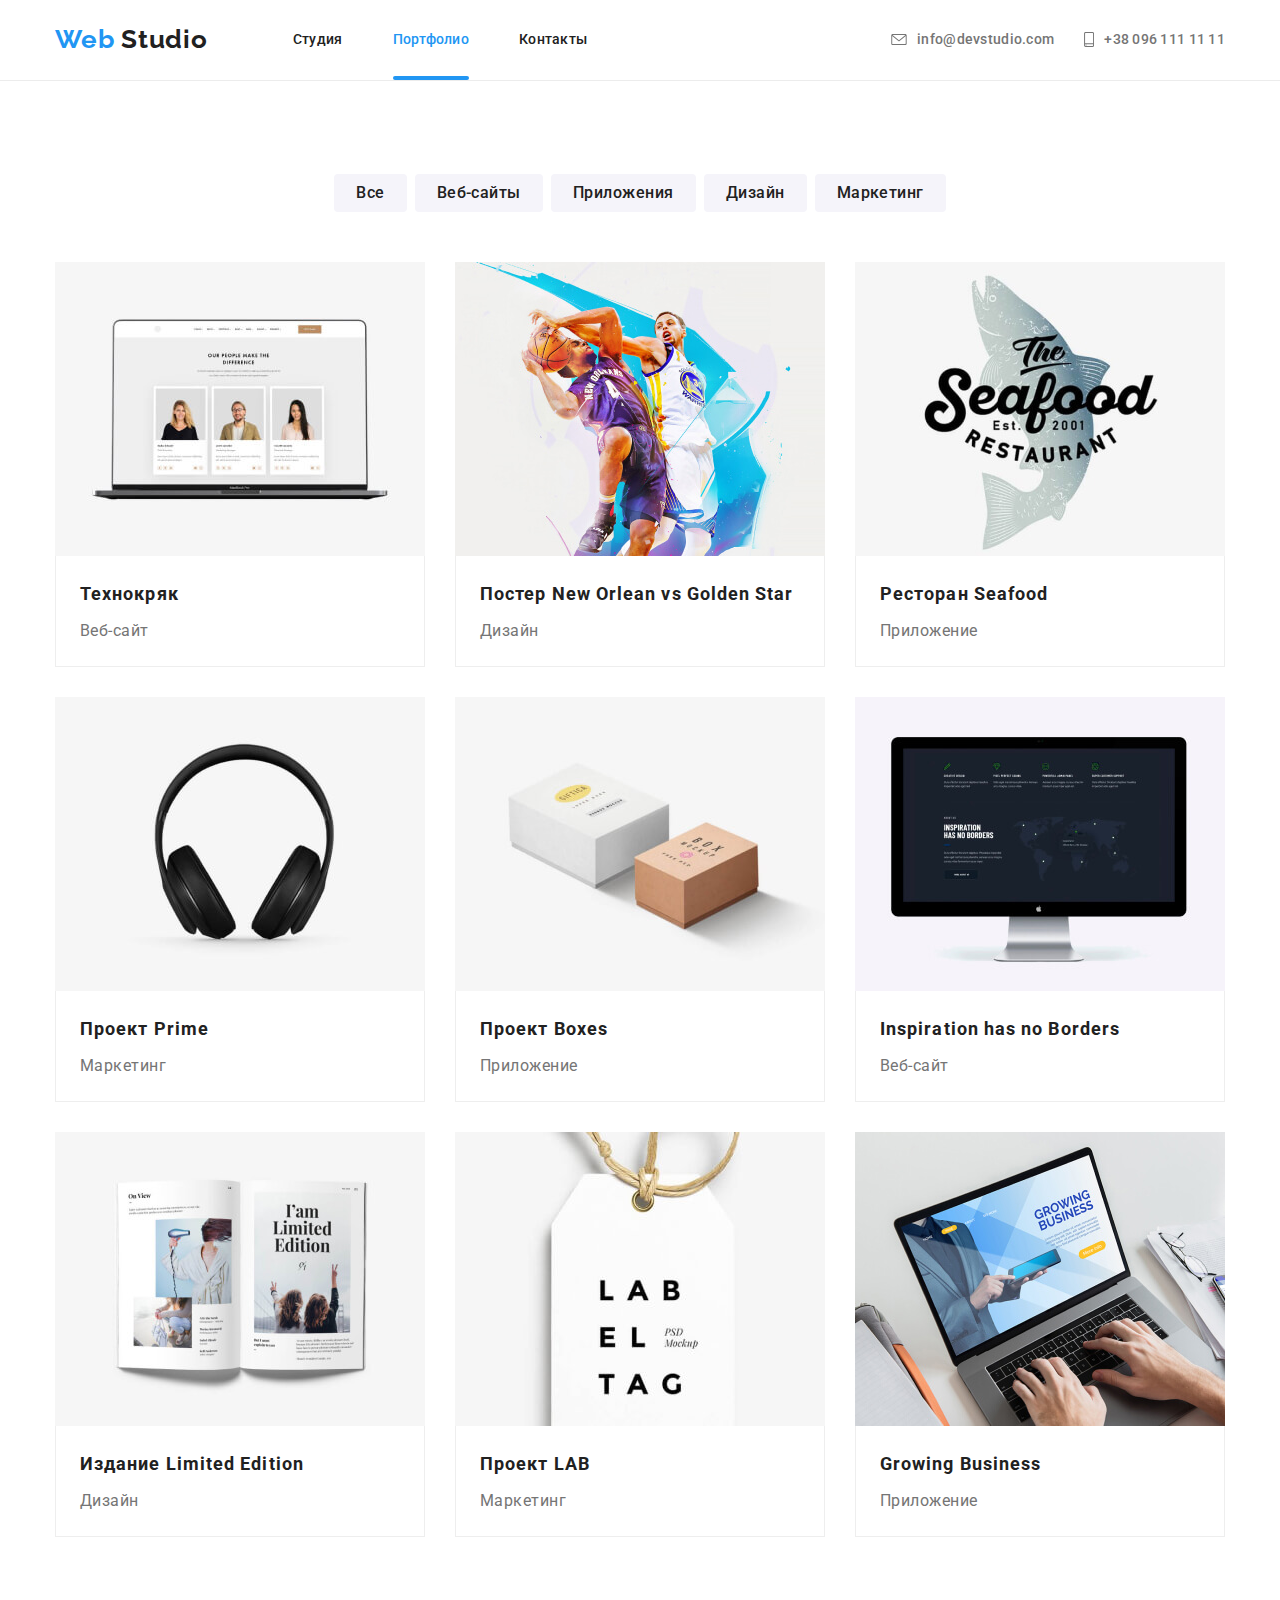
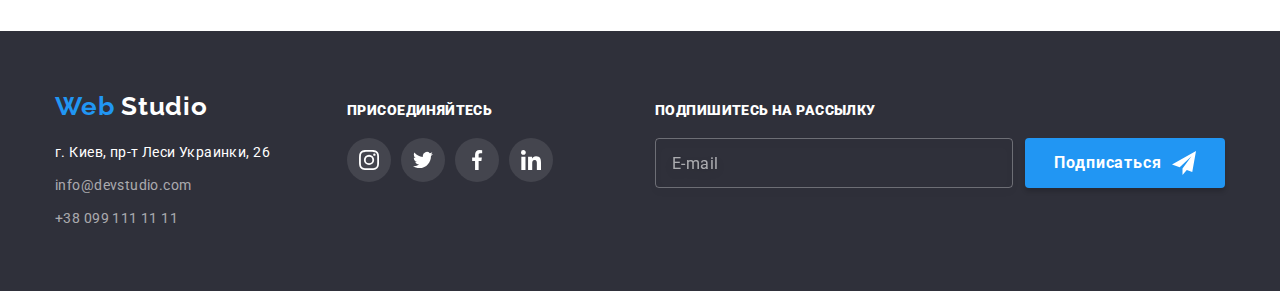
==== portfolio.html @ d36d0fcc "Клонирует ДЗ 7" ====
<!DOCTYPE html>
<html lang="ru">
  <head>
    <meta charset="UTF-8" />
    <meta name="viewport" content="width=device-width, initial-scale=1.0" />
    <title>Web Studio Portfolio</title>
    <link
      href="https://fonts.googleapis.com/css2?family=Raleway:wght@700&family=Roboto:wght@400;500;700;900&display=swap"
      rel="stylesheet"
    />
    <link rel="stylesheet" href="./css/portfolio.min.css" />
      </head>

  <body>
    <!--Шапка сайта-->
    <header class="header portfolio-header">
      <div class="container">
        <nav class="navigation">
          <a class="logo link" href="./index.html">
            <span lang="en"
              ><span class="logo-accent">Web</span> Studio</span
            ></a
          >
          <ul class="nav-list list">
            <li class="nav-list-item">
              <a class="nav-list-link link" href="./index.html">Студия</a>
            </li>
            <li class="nav-list-item">
              <a class="nav-list-link link current" href="./portfolio.html"
                >Портфолио</a
              >
            </li>
            <li class="nav-list-item">
              <a class="nav-list-link link" href="./contacts.html">Контакты</a>
            </li>
          </ul>
        </nav>
        <address class="header-adress">
          <ul class="header-adress-list list">
            <li class="header-adress-list-item">
              <a
                class="header-adress-list-item-link link"
                href="mailto:info@devstudio.com"
              >
                  <svg class="header-adress-icon mail">
                  <use href="./images/icons/sprite.svg#icon-envelope"></use>
                </svg>
             
                info@devstudio.com</a
              >
            </li>
            <li class="header-adress-list-item">
              <a
                class="header-adress-list-item-link link"
                href="tel:+380961111111"
              >
              <svg class="header-adress-icon mob">
                <use href="./images/icons/sprite.svg#icon-smartphone"></use>
              </svg>
                           +38 096 111 11 11</a
              >
            </li>
          </ul>
        </address>
      </div>
    </header>

    <main class="portfolio">
      <!--HERO секция-->
      <section class="hero-portfolio">
        <div class="container">
          <h1 class="hero-portfolio-title" hidden>
            Портфолио
          </h1>
        </div>
      </section>
      <!--Секция фильтров портфолио-->
      <section class="portfolio-filters">
        <div class="container">
          <h2 class="portfolio-filters-title" hidden>
            Фильтры портфолио
          </h2>
          <div role="group" class="filters-list">
            <label for="all" class="filter-label">Все
            <input id="all" class="filter-btn" name="portfolio" type="radio" value="all" checked /></label>
            <label for="web" class="filter-label"> Веб-сайты
            <input id="web" class="filter-btn" name="portfolio" type="radio" value="web" /></label>
            <label for="apps" class="filter-label">Приложения
            <input id="apps" class="filter-btn" name="portfolio" type="radio" value="apps" /></label>
            <label for="dsgn" class="filter-label">Дизайн
            <input id="dsgn" class="filter-btn" name="portfolio" type="radio" value="dsgn" /></label>
            <label for="marketing" class="filter-label">Маркетинг
            <input id="marketing" class="filter-btn" name="portfolio" type="radio" value="marketing" /></label>
          </div>
        </div>
      </section>
      <!--Секция результатов фильтра портфолио-->
      <section class="portfolio-projects">
        <div class="container">
          <h2 class="portfolio-projects-title" hidden>
            Результат фильтра портфолио
          </h2>
          <ul class="portfolio-projects-list list">
            <li class="portfolio-projects-list-item">
              <a
                class="portfolio-projects-list-link link"
                href=""
                aria-label="Ссылка на проект Технокряк"
              >
                <div class="img-overlay">
                <img
                  class="portfolio-projects-list-link-item-img"
                  src="./images/portfolio/tehnokryak.jpg"
                  alt="главная страница сайта проекта технокряк"
                  width="370"
                  height="294"
                />   <p class="projects-name-description">
                  Технокряк это современная площадка распространения
                  коронавируса. Компании используют эту платформу для цифрового
                  шпионажа и атак на защищённые сервера конкурентов.
                </p></div>
                <div class="portfolio-projects-list-link-item">
                  <h3 class="projects-name-subtitle">Технокряк</h3>

                  <p class="projects-name-class">
                    Веб-сайт
                  </p>
                </div>
                            </a>
            </li>

            <li class="portfolio-projects-list-item">
              <a
                class="portfolio-projects-list-link link"
                href=""
                aria-label="Ссылка на постер нью орлеан против голден стар"
              ><div class="img-overlay">
                <img
                  class="portfolio-projects-list-link-item-img"
                  src="./images/portfolio/new-orlean.jpg"
                  alt=" борьба за мяч между двумя баскетболистами команд нью орлеан и голден стар"
                  width="370"
                  height="294"
                /> <p class="projects-name-description">
                  Lorem ipsum dolor sit amet consectetur adipisicing elit.
                  Dolorum velit totam odio! Quos quidem, repellendus unde fuga
                  facilis illum officiis quaerat aut neque, autem quas
                  voluptatum illo obcaecati voluptas placeat..
                </p></div>
                <div class="portfolio-projects-list-link-item">
                  <h3 class="projects-name-subtitle">
                    Постер <span lang="en"> New Orlean vs Golden Star</span>
                  </h3>

                  <p class="projects-name-class">
                    Дизайн
                  </p>
                </div>
              </a>
            </li>

            <li class="portfolio-projects-list-item">
              <a
                class="portfolio-projects-list-link link"
                href=""
                aria-label="Ссылка на приложение ресторана сиифуд"
              >
                <div class="img-overlay"><img
                  class="portfolio-projects-list-link-item-img"
                  src="./images/portfolio/seafood.jpg"
                  alt="логотип ресторана сифуд"
                  width="370"
                  height="294"
                /> <p class="projects-name-description">
                  Lorem ipsum dolor sit amet consectetur adipisicing elit.
                  Dolorum velit totam odio! Quos quidem, repellendus unde fuga
                  facilis illum officiis quaerat aut neque, autem quas
                  voluptatum illo obcaecati voluptas placeat..
                </p></div>
                <div class="portfolio-projects-list-link-item">
                  <h3 class="projects-name-subtitle">
                    Ресторан <span lang="en">Seafood</span>
                  </h3>

                  <p class="projects-name-class">
                    Приложение
                  </p>
                </div>
              </a>
            </li>

            <li class="portfolio-projects-list-item">
              <a
                class="portfolio-projects-list-link link"
                href=""
                aria-label="Ссылка на проект прайм"
              >
                <div class="img-overlay"><img
                  class="portfolio-projects-list-link-item-img"
                  src="./images/portfolio/prime.jpg"
                  alt="беспроводные внешние наушники черного цвета"
                  width="370"
                  height="294"
                /> <p class="projects-name-description">
                  Lorem ipsum dolor sit amet consectetur adipisicing elit.
                  Dolorum velit totam odio! Quos quidem, repellendus unde fuga
                  facilis illum officiis quaerat aut neque, autem quas
                  voluptatum illo obcaecati voluptas placeat..
                </p></div>
                <div class="portfolio-projects-list-link-item">
                  <h3 class="projects-name-subtitle">
                    Проект <span lang="en">Prime</span>
                  </h3>

                  <p class="projects-name-class">
                    Маркетинг
                  </p>
                </div>

              </a>
            </li>

            <li class="portfolio-projects-list-item">
              <a
                class="portfolio-projects-list-link link"
                href=""
                aria-label="Ссылка на проект боксиз"
              >
                <div class="img-overlay"><img
                  class="portfolio-projects-list-link-item-img"
                  src="./images/portfolio/boxes.jpg"
                  alt="две коробки: одна белая, другая коричневая"
                  width="370"
                  height="294"
                /> <p class="projects-name-description">
                  Lorem ipsum dolor sit amet consectetur adipisicing elit.
                  Dolorum velit totam odio! Quos quidem, repellendus unde fuga
                  facilis illum officiis quaerat aut neque, autem quas
                  voluptatum illo obcaecati voluptas placeat..
                </p></div>
                <div class="portfolio-projects-list-link-item">
                  <h3 class="projects-name-subtitle">
                    Проект <span lang="en">Boxes</span>
                  </h3>

                  <p class="projects-name-class">
                    Приложение
                  </p>
                </div>
                
              </a>
            </li>

            <li class="portfolio-projects-list-item">
              <a
                class="portfolio-projects-list-link link"
                href=""
                aria-label="Ссылка на проект инспирэйшн хэз ноу бодерс"
              >
                <div class="img-overlay"><img
                  class="portfolio-projects-list-link-item-img"
                  src="./images/portfolio/ihnb.jpg"
                  alt="изображение главной страницы сайта инспирэйшн хэз ноу бодерс на мониторе"
                  width="370"
                  height="294"
                /> <p class="projects-name-description">
                  Lorem ipsum dolor sit amet consectetur adipisicing elit.
                  Dolorum velit totam odio! Quos quidem, repellendus unde fuga
                  facilis illum officiis quaerat aut neque, autem quas
                  voluptatum illo obcaecati voluptas placeat..
                </p></div>
                <div class="portfolio-projects-list-link-item">
                  <h3 class="projects-name-subtitle">
                    <span lang="en">Inspiration has no Borders</span>
                  </h3>

                  <p class="projects-name-class">
                    Веб-сайт
                  </p>
                </div>
               
              </a>
            </li>

            <li class="portfolio-projects-list-item">
              <a
                class="portfolio-projects-list-link link"
                href=""
                aria-label="Ссылка на проект издания лимитид эдишн"
              >
                <div class="img-overlay"><img
                  class="portfolio-projects-list-link-item-img"
                  src="./images/portfolio/limited-edition.jpg"
                  alt="фотография разворота журнала лимитид эдишн"
                  width="370"
                  height="294"
                /> <p class="projects-name-description">
                  Lorem ipsum dolor sit amet consectetur adipisicing elit.
                  Dolorum velit totam odio! Quos quidem, repellendus unde fuga
                  facilis illum officiis quaerat aut neque, autem quas
                  voluptatum illo obcaecati voluptas placeat..
                </p></div>
                <div class="portfolio-projects-list-link-item">
                  <h3 class="projects-name-subtitle">
                    Издание <span lang="en">Limited Edition</span>
                  </h3>

                  <p class="projects-name-class">
                    Дизайн
                  </p>
                </div>
               
              </a>
            </li>

            <li class="portfolio-projects-list-item">
              <a
                class="portfolio-projects-list-link link"
                href=""
                aria-label="Ссылка на проект эл-эй-би"
              >
                <div class="img-overlay"><img
                  class="portfolio-projects-list-link-item-img"
                  src="./images/portfolio/lab.jpg"
                  alt="логотип проекта эл-эй-би"
                  width="370"
                  height="294"
                /> <p class="projects-name-description">
                  Lorem ipsum dolor sit amet consectetur adipisicing elit. before.
                  Dolorum velit totam odio! Quos quidem, repellendus unde fuga
                  facilis illum officiis quaerat aut neque, autem quas
                  voluptatum illo obcaecati voluptas placeat..
                </p></div>
                <div class="portfolio-projects-list-link-item">
                  <h3 class="projects-name-subtitle">
                    Проект <span lang="en">LAB</span>
                  </h3>

                  <p class="projects-name-class">
                    Маркетинг
                  </p>
                </div>
               
              </a>
            </li>

            <li class="portfolio-projects-list-item">
              <a
                class="portfolio-projects-list-link link"
                href=""
                aria-label="Ссылка на приложение гроуин бизнес"
              >
                <div class="img-overlay"><img
                  class="portfolio-projects-list-link-item-img"
                  src="./images/portfolio/growing-business.jpg"
                  alt="лэптоп с главной страницей приложения гроуин бизнес на экране"
                  width="370"
                  height="294"
                /><p class="projects-name-description">
                  Lorem ipsum dolor sit amet consectetur adipisicing elit.
                  Blanditiis assumenda fugit alias corporis quo, eligendi aut a!
                  Cum, quae voluptates, reprehenderit enim delectus, nobis
                  voluptatem voluptatum optio sapiente dicta facilis..
                </p></div>
                <div class="portfolio-projects-list-link-item">
                  <h3 class="projects-name-subtitle">
                    <span lang="en">Growing Business</span>
                  </h3>

                  <p class="projects-name-class">
                    Приложение
                  </p>
                </div>
                
              </a>
            </li>
          </ul>
        </div>
      </section>
    </main>
    <!--Подвал сайта-->
    <footer class="footer">
      <div class="container">
        <div class="footer-contact">
          <p class="footer-contact-logo">
            <a class="logo link" href="./index.html">
              <span lang="en"
                ><span class="logo-accent"> Web </span> Studio</span
              ></a
            >
          </p>
          <address class="footer-contact-adress">
            <ul class="footer-contact-adress-list list">
              <li class="footer-contact-adress-list-item">
                <a
                  class="footer-contact-adress-list-item-link link map"
                  href="https://goo.gl/maps/14YRCTS7XbWE6uxf6"
                  target="_blank"
                  >г. Киев, пр-т Леси Украинки, 26</a
                >
              </li>
              <li class="footer-contact-adress-list-item">
                <a
                  class="footer-contact-adress-list-item-link link"
                  href="mailto:info@devstudio.com"
                  lang="en"
                >
                  info@devstudio.com</a
                >
              </li>
              <li class="footer-contact-adress-list-item">
                <a
                  class="footer-contact-adress-list-item-link link"
                  href="tel:+380961111111"
                >
                  +38 099 111 11 11</a
                >
              </li>
            </ul>
          </address>
        </div>
        <div class="footer-social">
          <p class="title"><b>присоединяйтесь</b></p>
          <!--Блок социальных ссылок-->
          <ul class="footer-social-list social-list list">
            <li class="footer-social-list-item social-list-item">
              <a
                class="footer-social-list-item-link link"
                href=""
                aria-label="ссылка на инстагам"
              >
                <div
                  class="footer-social-list-item-link-block social-list-link-block"
                ><svg class="footer-social-list-link-icons social-list-link-icons"> <use href="./images/icons/sprite.svg#icon-instagram"></use></svg></div>
              </a>
            </li>
            <li class="footer-social-list-item social-list-item">
              <a
                class="footer-social-list-item-link link"
                href=""
                aria-label="ссылка на твиттер"
              >
                <div
                  class="footer-social-list-item-link-block social-list-link-block"
                ><svg class="footer-social-list-link-icons social-list-link-icons"> <use href="./images/icons/sprite.svg#icon-twitter"></use></svg></div>
              </a>
            </li>
            <li class="footer-social-list-item social-list-item">
              <a
                class="footer-social-list-item-link link"
                href=""
                aria-label="ссылка на фейсбук"
              >
                <div class="footer-social-list-item-link-block social-list-link-block"><svg class="footer-social-list-link-icons social-list-link-icons"> <use href="./images/icons/sprite.svg#icon-facebook"></use></svg></div>
              </a>
            </li>
            <li class="footer-social-list-item social-list-item">
              <a
                class="footer-social-list-item-link link"
                href=""
                aria-label="ссылка на линкт-ин"
              >
                <div class="footer-social-list-item-link-block social-list-link-block"><svg class="footer-social-list-link-icons social-list-link-icons"> <use href="./images/icons/sprite.svg#icon-linkedin"></use></svg></div>
              </a>
            </li>
          </ul>
        </div>
        <div class="footer-sign">
          <form action="#" class="form-sign">
            <label class="form-sign-label title" for="sign-mail">
              <b>Подпишитесь на рассылку</b> </label>
              <div class="form-sign-input-wrapper">
              <input class="form-sign-input" type="email" name="sign-mail" id="sign-mail" placeholder="E-mail" autocomplete="on" required>
              <button type="submit" class="modal-btn form-sign-btn">Подписаться
                <svg class="sign-btn-send-icon"><use href="./images/icons/sprite.svg#icon-send"></use></svg>
              </button>
            </div>
            </form>
          </div>
      </div>
    </footer>
  </body>
</html>
---- css/portfolio.min.css ----
/*! normalize.css v8.0.1 | MIT License | github.com/necolas/normalize.css */html{line-height:1.15;-webkit-text-size-adjust:100%}body{margin:0}main{display:block}h1{font-size:2em;margin:0.67em 0}hr{box-sizing:content-box;height:0;overflow:visible}pre{font-family:monospace, monospace;font-size:1em}a{background-color:transparent}abbr[title]{border-bottom:none;text-decoration:underline;text-decoration:underline dotted}b,strong{font-weight:bolder}code,kbd,samp{font-family:monospace, monospace;font-size:1em}small{font-size:80%}sub,sup{font-size:75%;line-height:0;position:relative;vertical-align:baseline}sub{bottom:-0.25em}sup{top:-0.5em}img{border-style:none}button,input,optgroup,select,textarea{font-family:inherit;font-size:100%;line-height:1.15;margin:0}button,input{overflow:visible}button,select{text-transform:none}button,[type="button"],[type="reset"],[type="submit"]{-webkit-appearance:button}button::-moz-focus-inner,[type="button"]::-moz-focus-inner,[type="reset"]::-moz-focus-inner,[type="submit"]::-moz-focus-inner{border-style:none;padding:0}button:-moz-focusring,[type="button"]:-moz-focusring,[type="reset"]:-moz-focusring,[type="submit"]:-moz-focusring{outline:1px dotted ButtonText}fieldset{padding:0.35em 0.75em 0.625em}legend{box-sizing:border-box;color:inherit;display:table;max-width:100%;padding:0;white-space:normal}progress{vertical-align:baseline}textarea{overflow:auto}[type="checkbox"],[type="radio"]{box-sizing:border-box;padding:0}[type="number"]::-webkit-inner-spin-button,[type="number"]::-webkit-outer-spin-button{height:auto}[type="search"]{-webkit-appearance:textfield;outline-offset:-2px}[type="search"]::-webkit-search-decoration{-webkit-appearance:none}::-webkit-file-upload-button{-webkit-appearance:button;font:inherit}details{display:block}summary{display:list-item}template{display:none}[hidden]{display:none}html{box-sizing:border-box}*,*::before,*::after{box-sizing:inherit}img{display:block}button:hover,button:focus,input:hover,input:focus,textarea:hover,textarea:focus,label:hover,label:focus{cursor:pointer}body{background-color:#fff;font-family:"Roboto",sans-serif;font-size:14px;color:#757575}.container{width:1200px;padding-left:15px;padding-right:15px;margin-left:auto;margin-right:auto}.logo{font-family:"Raleway",sans-serif;font-weight:700;font-size:26px;line-height:1.19;letter-spacing:0.03em}.logo-accent{color:#2196f3}.title{margin-top:0px;margin-bottom:50px;font-weight:700;font-size:36px;line-height:1.17;text-align:center;letter-spacing:0.03em;color:#212121}.list{list-style:none;padding-left:0px;margin-top:0;margin-bottom:0}.link{display:block;font-style:normal;text-decoration:none}.link:hover,.link:focus{color:#2196f3}.filters-list{display:flex;justify-content:center;align-items:center}.filter-label{display:block;padding-top:6px;padding-right:22px;padding-bottom:6px;padding-left:22px;border-radius:4px;border:none;font-weight:500;font-size:16px;line-height:1.62;text-align:center;letter-spacing:0.03em;color:#212121;background-color:#f5f4fa;transition-property:background-color box-shadow color;transition-duration:250ms;transition-timing-function:cubic-bezier(0.4, 0, 0.2, 1);transition-delay:250ms}.filter-label:not(:last-child){margin-right:8px}.filter-label:hover,.filter-label:focus{background-color:#2196f3;box-shadow:0px 2px 2px rgba(0,0,0,0.12),0px 1px 2px rgba(0,0,0,0.08),0px 3px 1px rgba(0,0,0,0.1);color:#fff}.filter-btn{position:absolute;width:1px;height:1px;margin:-1px;border:0;padding:0;clip:rect(0 0 0 0);overflow:hidden}.modal-btn{height:50px;width:200px;border-radius:4px;box-shadow:0px 4px 4px rgba(0,0,0,0.15);border:0;font-weight:700;font-size:16px;line-height:1.88;text-align:center;letter-spacing:0.06em;color:#fff;background-color:#2196f3;transition-property:background;transition-duration:250ms;transition-timing-function:cubic-bezier(0.4, 0, 0.2, 1);transition-delay:250ms}.modal-btn:hover{outline:none}.social-list{display:flex;justify-content:center;align-items:center}.social-list-item:not(:last-child){margin-right:10px}.social-list-link-block{display:flex;height:44px;width:44px;border-radius:50%;align-items:center;justify-content:center;transition-property:background-color;transition-duration:250ms;transition-timing-function:cubic-bezier(0.4, 0, 0.2, 1);transition-delay:250ms}.social-list-link-icons{width:20px;height:20px;transition-property:fill;transition-duration:250ms;transition-timing-function:cubic-bezier(0.4, 0, 0.2, 1);transition-delay:250ms}.form-sign-input-wrapper{display:flex}.form-sign-label{display:block}.form-sign-input{display:block;width:358px;height:50px;border:1px solid rgba(255,255,255,0.3);filter:drop-shadow(0px 4px 4px rgba(0,0,0,0.15));border-radius:4px;outline:none;padding-left:16px;background-color:transparent}.form-sign-input,.form-sign-input::placeholder{font-size:16px;line-height:1.25;letter-spacing:0.03em;color:rgba(255,255,255,0.6)}.form-sign-btn{display:flex;align-items:center;justify-content:center;margin-left:12px}.sign-btn-send-icon{width:24px;height:24px;fill:#fff;margin-left:10px}.header .container{display:flex;align-items:center;justify-content:space-between}.header .logo{padding-top:24px;padding-bottom:25px;margin-right:85px;color:#212121}.navigation{display:flex;align-items:center}.nav-list{display:flex;align-items:center}.nav-list-item:not(:last-child){margin-right:50px}.nav-list-link{position:relative;padding-top:32px;padding-bottom:32px;font-weight:500;font-size:14px;line-height:1.14;letter-spacing:0.02em;color:#212121;transition-property:color;transition-duration:250ms;transition-timing-function:cubic-bezier(0.4, 0, 0.2, 1);transition-delay:250ms}.current{color:#2196f3}.current::after{position:absolute;bottom:0;display:block;content:"";width:100%;height:4px;background:#2196f3;border-radius:2px}.header-adress-list{display:flex;align-items:center}.header-adress-list-item:not(:last-child){margin-right:30px}.header-adress-list-item-link{display:flex;align-items:center;padding-top:32px;padding-bottom:32px;font-weight:500;font-size:14px;line-height:1.14;letter-spacing:0.02em;color:#757575;transition-property:color;transition-duration:250ms;transition-timing-function:cubic-bezier(0.4, 0, 0.2, 1);transition-delay:250ms}.header-adress-list-item-link .mail{width:16px;height:11px}.header-adress-list-item-link .mob{width:10px;height:15px}.header-adress-icon{margin-right:10px;fill:#757575;transition-property:fill;transition-duration:250ms;transition-timing-function:cubic-bezier(0.4, 0, 0.2, 1);transition-delay:250ms}.header-adress-list-item-link:hover .header-adress-icon,.header-adress-list-item-link:focus .header-adress-icon{fill:#2196f3}.footer{background-color:#2f303a;min-width:1200px}.footer .container{padding-top:60px;padding-bottom:60px;display:flex;justify-content:space-between;align-items:baseline}.footer .title{margin-bottom:20px;text-align:left;font-weight:700;font-size:14px;line-height:1.14;letter-spacing:0.03em;text-transform:uppercase;color:#fff}.footer .logo{color:#fff}.footer-contact{margin-right:69px}.footer-contact-logo{margin-top:0px;margin-bottom:20px}.footer-contact-adress-list-item:not(:last-child){margin-bottom:9px}.footer-contact-adress-list-item-link{line-height:1.71;letter-spacing:0.03em;color:rgba(255,255,255,0.6);transition-property:color;transition-duration:250ms;transition-timing-function:cubic-bezier(0.4, 0, 0.2, 1);transition-delay:250ms}.footer-contact-adress-list-item-link:hover,.footer-contact-adress-list-item-link:focus{color:#2196f3}.footer-contact-adress-list-item-link.map{color:#fff}.footer-contact-adress-list-item-link.map:hover,.footer-contact-adress-list-item-link.map:focus{color:#2196f3}.footer-social{margin-right:94px}.footer-social-list-item-link-block{background-color:rgba(255,255,255,0.1)}.footer-social-list-item-link:hover .footer-social-list-item-link-block,.footer-social-list-item-link:focus .footer-social-list-item-link-block{background-color:#2196f3}.footer-social-list-link-icons{fill:#fff}.portfolio-header{border-bottom:1px solid #ececec}.portfolio h2{margin-top:0px;margin-bottom:0px}.portfolio-filters .container{padding-top:93px;padding-bottom:25px}.portfolio-projects .container{padding-top:25px;padding-bottom:94px}.portfolio-projects-list{display:flex;flex-wrap:wrap}.portfolio-projects-list-link{box-sizing:border-box;background:#fff;transition-property:box-shadow;transition-duration:250ms;transition-timing-function:cubic-bezier(0.4, 0, 0.2, 1);transition-delay:250ms}.portfolio-projects-list-link:hover,.portfolio-projects-list-link:focus{box-shadow:1px 4px 6px rgba(0,0,0,0.16),0px 4px 4px rgba(0,0,0,0.06),0px 1px 1px rgba(0,0,0,0.12)}.portfolio-projects-list-item{width:calc(94.87% / 3)}.portfolio-projects-list-item:not(:nth-child(3n)){margin-right:2.565%}.portfolio-projects-list-item:not(:nth-last-child(-n+3)){margin-bottom:30px}.portfolio-projects-list-link-item{border-right:1px solid #eeeeee;border-bottom:1px solid #eeeeee;border-left:1px solid #eeeeee}.portfolio-projects-list-link-item-img{width:100%;height:100%}.projects-name-subtitle{margin-top:0px;margin-bottom:4px;padding-left:24px;padding-top:20px;font-weight:700;font-size:18px;line-height:2;letter-spacing:0.06em;color:#212121}.projects-name-class{margin-top:0px;margin-bottom:0px;padding-left:24px;padding-bottom:20px;font-size:16px;line-height:1.87;letter-spacing:0.03em;color:#757575}.img-overlay{position:relative;overflow:hidden}.projects-name-description{position:absolute;top:0;left:0;display:flex;margin-top:0px;margin-bottom:0px;padding-right:24px;padding-left:24px;align-items:center;width:100%;height:100%;font-size:18px;line-height:1.56;letter-spacing:0.03em;color:#fff;background-color:rgba(33,150,243,0.9);transform:translateY(calc(+100% + 1px));transition-property:transform;transition-duration:250ms;transition-timing-function:cubic-bezier(0.4, 0, 0.2, 1);transition-delay:250ms}.portfolio-projects-list-link:hover .projects-name-description,.portfolio-projects-list-link:focus .projects-name-description{transform:translateY(0)}
/*# sourceMappingURL=portfolio.min.css.map */
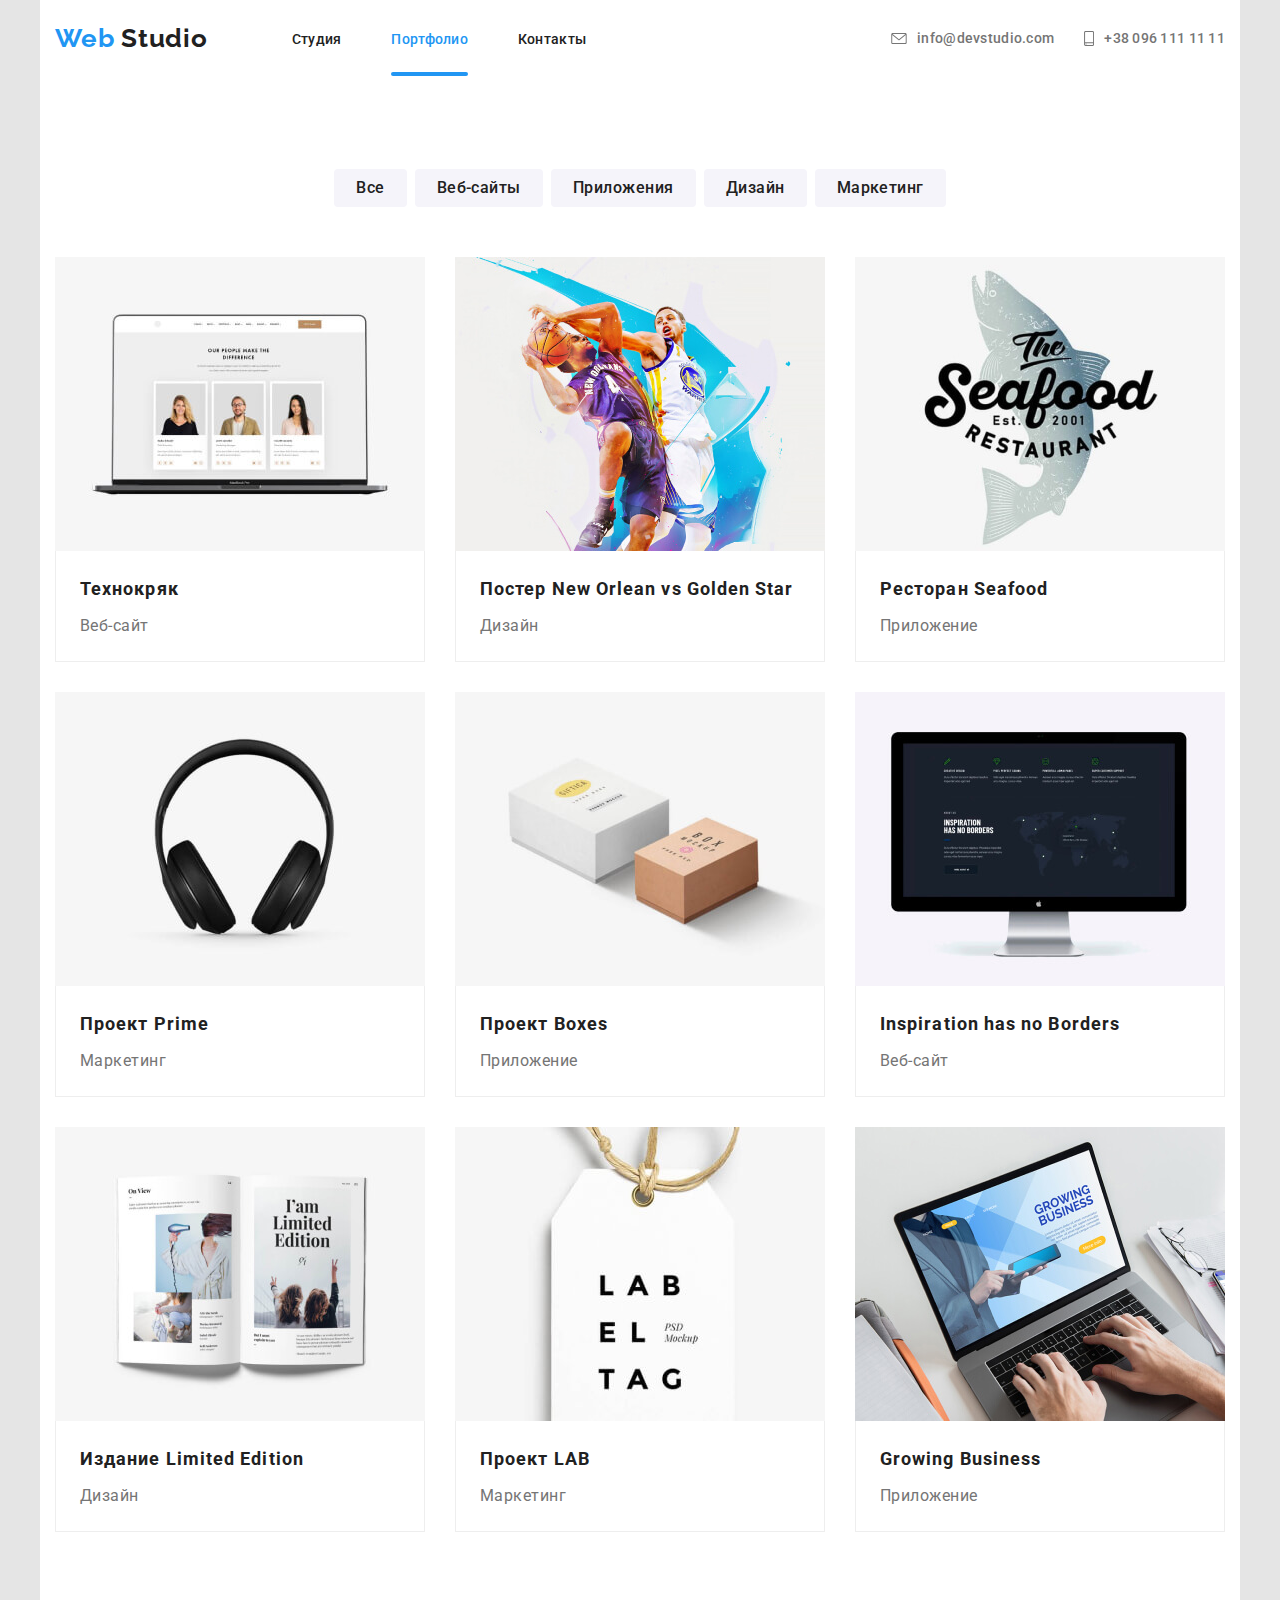
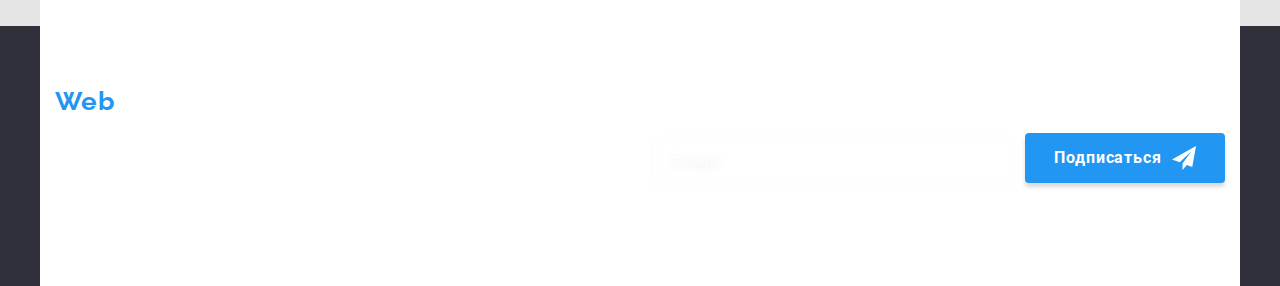
==== commit 690309ef: "Адаптивная верстка хедера и героя" ====
--- a/portfolio.html
+++ b/portfolio.html
@@ -13,25 +13,35 @@
 
   <body>
     <!--Шапка сайта-->
-    <header class="header portfolio-header">
+    <header class="header">
       <div class="container">
+        <div class="header-wrapper">
+        <a class="logo link" href="./index.html">
+          <span lang="en">
+            <span class="logo-accent">Web</span> Studio</span
+          ></a>
+<button class="burger-btn" type="button" aria-expanded="false" aria-controls="menu-wrapper" data-menu-button>
+    <svg class="header-burger-wrapper">
+    <use  class="header-burger-icon" href="./images/icons/sprite.svg#icon-burger"></use>
+    <use class="header-burger-close-icon" href="./images/icons/sprite.svg#icon-burger-close"></use>
+  </svg> 
+</button>
+</div>
+<div class="menu-wrapper" data-menu>
         <nav class="navigation">
-          <a class="logo link" href="./index.html">
-            <span lang="en"
-              ><span class="logo-accent">Web</span> Studio</span
-            ></a
-          >
-          <ul class="nav-list list">
+                  <ul class="nav-list list">
             <li class="nav-list-item">
-              <a class="nav-list-link link" href="./index.html">Студия</a>
+              <a class="nav-list-link link" href="./index.html"
+                > <span class="nav-list-link-text">Студия</span></a
+              >
             </li>
             <li class="nav-list-item">
-              <a class="nav-list-link link current" href="./portfolio.html"
-                >Портфолио</a
+              <a class="nav-list-link link" href="./portfolio.html"
+                > <span class="current nav-list-link-text">Портфолио</span></a
               >
             </li>
             <li class="nav-list-item">
-              <a class="nav-list-link link" href="./contacts.html">Контакты</a>
+              <a class="nav-list-link link" href="./contacts.html"><span class="nav-list-link-text">Контакты</span></a>
             </li>
           </ul>
         </nav>
@@ -64,7 +74,6 @@
         </address>
       </div>
     </header>
-
     <main class="portfolio">
       <!--HERO секция-->
       <section class="hero-portfolio">
@@ -479,5 +488,7 @@
           </div>
       </div>
     </footer>
+     <!-- Скрипт для бургера -->
+     <script src="./js/menu.js"></script>
   </body>
-</html>
+    </html>
--- a/css/portfolio.min.css
+++ b/css/portfolio.min.css
@@ -1,2 +1,2 @@
-/*! normalize.css v8.0.1 | MIT License | github.com/necolas/normalize.css */html{line-height:1.15;-webkit-text-size-adjust:100%}body{margin:0}main{display:block}h1{font-size:2em;margin:0.67em 0}hr{box-sizing:content-box;height:0;overflow:visible}pre{font-family:monospace, monospace;font-size:1em}a{background-color:transparent}abbr[title]{border-bottom:none;text-decoration:underline;text-decoration:underline dotted}b,strong{font-weight:bolder}code,kbd,samp{font-family:monospace, monospace;font-size:1em}small{font-size:80%}sub,sup{font-size:75%;line-height:0;position:relative;vertical-align:baseline}sub{bottom:-0.25em}sup{top:-0.5em}img{border-style:none}button,input,optgroup,select,textarea{font-family:inherit;font-size:100%;line-height:1.15;margin:0}button,input{overflow:visible}button,select{text-transform:none}button,[type="button"],[type="reset"],[type="submit"]{-webkit-appearance:button}button::-moz-focus-inner,[type="button"]::-moz-focus-inner,[type="reset"]::-moz-focus-inner,[type="submit"]::-moz-focus-inner{border-style:none;padding:0}button:-moz-focusring,[type="button"]:-moz-focusring,[type="reset"]:-moz-focusring,[type="submit"]:-moz-focusring{outline:1px dotted ButtonText}fieldset{padding:0.35em 0.75em 0.625em}legend{box-sizing:border-box;color:inherit;display:table;max-width:100%;padding:0;white-space:normal}progress{vertical-align:baseline}textarea{overflow:auto}[type="checkbox"],[type="radio"]{box-sizing:border-box;padding:0}[type="number"]::-webkit-inner-spin-button,[type="number"]::-webkit-outer-spin-button{height:auto}[type="search"]{-webkit-appearance:textfield;outline-offset:-2px}[type="search"]::-webkit-search-decoration{-webkit-appearance:none}::-webkit-file-upload-button{-webkit-appearance:button;font:inherit}details{display:block}summary{display:list-item}template{display:none}[hidden]{display:none}html{box-sizing:border-box}*,*::before,*::after{box-sizing:inherit}img{display:block}button:hover,button:focus,input:hover,input:focus,textarea:hover,textarea:focus,label:hover,label:focus{cursor:pointer}body{background-color:#fff;font-family:"Roboto",sans-serif;font-size:14px;color:#757575}.container{width:1200px;padding-left:15px;padding-right:15px;margin-left:auto;margin-right:auto}.logo{font-family:"Raleway",sans-serif;font-weight:700;font-size:26px;line-height:1.19;letter-spacing:0.03em}.logo-accent{color:#2196f3}.title{margin-top:0px;margin-bottom:50px;font-weight:700;font-size:36px;line-height:1.17;text-align:center;letter-spacing:0.03em;color:#212121}.list{list-style:none;padding-left:0px;margin-top:0;margin-bottom:0}.link{display:block;font-style:normal;text-decoration:none}.link:hover,.link:focus{color:#2196f3}.filters-list{display:flex;justify-content:center;align-items:center}.filter-label{display:block;padding-top:6px;padding-right:22px;padding-bottom:6px;padding-left:22px;border-radius:4px;border:none;font-weight:500;font-size:16px;line-height:1.62;text-align:center;letter-spacing:0.03em;color:#212121;background-color:#f5f4fa;transition-property:background-color box-shadow color;transition-duration:250ms;transition-timing-function:cubic-bezier(0.4, 0, 0.2, 1);transition-delay:250ms}.filter-label:not(:last-child){margin-right:8px}.filter-label:hover,.filter-label:focus{background-color:#2196f3;box-shadow:0px 2px 2px rgba(0,0,0,0.12),0px 1px 2px rgba(0,0,0,0.08),0px 3px 1px rgba(0,0,0,0.1);color:#fff}.filter-btn{position:absolute;width:1px;height:1px;margin:-1px;border:0;padding:0;clip:rect(0 0 0 0);overflow:hidden}.modal-btn{height:50px;width:200px;border-radius:4px;box-shadow:0px 4px 4px rgba(0,0,0,0.15);border:0;font-weight:700;font-size:16px;line-height:1.88;text-align:center;letter-spacing:0.06em;color:#fff;background-color:#2196f3;transition-property:background;transition-duration:250ms;transition-timing-function:cubic-bezier(0.4, 0, 0.2, 1);transition-delay:250ms}.modal-btn:hover{outline:none}.social-list{display:flex;justify-content:center;align-items:center}.social-list-item:not(:last-child){margin-right:10px}.social-list-link-block{display:flex;height:44px;width:44px;border-radius:50%;align-items:center;justify-content:center;transition-property:background-color;transition-duration:250ms;transition-timing-function:cubic-bezier(0.4, 0, 0.2, 1);transition-delay:250ms}.social-list-link-icons{width:20px;height:20px;transition-property:fill;transition-duration:250ms;transition-timing-function:cubic-bezier(0.4, 0, 0.2, 1);transition-delay:250ms}.form-sign-input-wrapper{display:flex}.form-sign-label{display:block}.form-sign-input{display:block;width:358px;height:50px;border:1px solid rgba(255,255,255,0.3);filter:drop-shadow(0px 4px 4px rgba(0,0,0,0.15));border-radius:4px;outline:none;padding-left:16px;background-color:transparent}.form-sign-input,.form-sign-input::placeholder{font-size:16px;line-height:1.25;letter-spacing:0.03em;color:rgba(255,255,255,0.6)}.form-sign-btn{display:flex;align-items:center;justify-content:center;margin-left:12px}.sign-btn-send-icon{width:24px;height:24px;fill:#fff;margin-left:10px}.header .container{display:flex;align-items:center;justify-content:space-between}.header .logo{padding-top:24px;padding-bottom:25px;margin-right:85px;color:#212121}.navigation{display:flex;align-items:center}.nav-list{display:flex;align-items:center}.nav-list-item:not(:last-child){margin-right:50px}.nav-list-link{position:relative;padding-top:32px;padding-bottom:32px;font-weight:500;font-size:14px;line-height:1.14;letter-spacing:0.02em;color:#212121;transition-property:color;transition-duration:250ms;transition-timing-function:cubic-bezier(0.4, 0, 0.2, 1);transition-delay:250ms}.current{color:#2196f3}.current::after{position:absolute;bottom:0;display:block;content:"";width:100%;height:4px;background:#2196f3;border-radius:2px}.header-adress-list{display:flex;align-items:center}.header-adress-list-item:not(:last-child){margin-right:30px}.header-adress-list-item-link{display:flex;align-items:center;padding-top:32px;padding-bottom:32px;font-weight:500;font-size:14px;line-height:1.14;letter-spacing:0.02em;color:#757575;transition-property:color;transition-duration:250ms;transition-timing-function:cubic-bezier(0.4, 0, 0.2, 1);transition-delay:250ms}.header-adress-list-item-link .mail{width:16px;height:11px}.header-adress-list-item-link .mob{width:10px;height:15px}.header-adress-icon{margin-right:10px;fill:#757575;transition-property:fill;transition-duration:250ms;transition-timing-function:cubic-bezier(0.4, 0, 0.2, 1);transition-delay:250ms}.header-adress-list-item-link:hover .header-adress-icon,.header-adress-list-item-link:focus .header-adress-icon{fill:#2196f3}.footer{background-color:#2f303a;min-width:1200px}.footer .container{padding-top:60px;padding-bottom:60px;display:flex;justify-content:space-between;align-items:baseline}.footer .title{margin-bottom:20px;text-align:left;font-weight:700;font-size:14px;line-height:1.14;letter-spacing:0.03em;text-transform:uppercase;color:#fff}.footer .logo{color:#fff}.footer-contact{margin-right:69px}.footer-contact-logo{margin-top:0px;margin-bottom:20px}.footer-contact-adress-list-item:not(:last-child){margin-bottom:9px}.footer-contact-adress-list-item-link{line-height:1.71;letter-spacing:0.03em;color:rgba(255,255,255,0.6);transition-property:color;transition-duration:250ms;transition-timing-function:cubic-bezier(0.4, 0, 0.2, 1);transition-delay:250ms}.footer-contact-adress-list-item-link:hover,.footer-contact-adress-list-item-link:focus{color:#2196f3}.footer-contact-adress-list-item-link.map{color:#fff}.footer-contact-adress-list-item-link.map:hover,.footer-contact-adress-list-item-link.map:focus{color:#2196f3}.footer-social{margin-right:94px}.footer-social-list-item-link-block{background-color:rgba(255,255,255,0.1)}.footer-social-list-item-link:hover .footer-social-list-item-link-block,.footer-social-list-item-link:focus .footer-social-list-item-link-block{background-color:#2196f3}.footer-social-list-link-icons{fill:#fff}.portfolio-header{border-bottom:1px solid #ececec}.portfolio h2{margin-top:0px;margin-bottom:0px}.portfolio-filters .container{padding-top:93px;padding-bottom:25px}.portfolio-projects .container{padding-top:25px;padding-bottom:94px}.portfolio-projects-list{display:flex;flex-wrap:wrap}.portfolio-projects-list-link{box-sizing:border-box;background:#fff;transition-property:box-shadow;transition-duration:250ms;transition-timing-function:cubic-bezier(0.4, 0, 0.2, 1);transition-delay:250ms}.portfolio-projects-list-link:hover,.portfolio-projects-list-link:focus{box-shadow:1px 4px 6px rgba(0,0,0,0.16),0px 4px 4px rgba(0,0,0,0.06),0px 1px 1px rgba(0,0,0,0.12)}.portfolio-projects-list-item{width:calc(94.87% / 3)}.portfolio-projects-list-item:not(:nth-child(3n)){margin-right:2.565%}.portfolio-projects-list-item:not(:nth-last-child(-n+3)){margin-bottom:30px}.portfolio-projects-list-link-item{border-right:1px solid #eeeeee;border-bottom:1px solid #eeeeee;border-left:1px solid #eeeeee}.portfolio-projects-list-link-item-img{width:100%;height:100%}.projects-name-subtitle{margin-top:0px;margin-bottom:4px;padding-left:24px;padding-top:20px;font-weight:700;font-size:18px;line-height:2;letter-spacing:0.06em;color:#212121}.projects-name-class{margin-top:0px;margin-bottom:0px;padding-left:24px;padding-bottom:20px;font-size:16px;line-height:1.87;letter-spacing:0.03em;color:#757575}.img-overlay{position:relative;overflow:hidden}.projects-name-description{position:absolute;top:0;left:0;display:flex;margin-top:0px;margin-bottom:0px;padding-right:24px;padding-left:24px;align-items:center;width:100%;height:100%;font-size:18px;line-height:1.56;letter-spacing:0.03em;color:#fff;background-color:rgba(33,150,243,0.9);transform:translateY(calc(+100% + 1px));transition-property:transform;transition-duration:250ms;transition-timing-function:cubic-bezier(0.4, 0, 0.2, 1);transition-delay:250ms}.portfolio-projects-list-link:hover .projects-name-description,.portfolio-projects-list-link:focus .projects-name-description{transform:translateY(0)}
+/*! normalize.css v8.0.1 | MIT License | github.com/necolas/normalize.css */html{line-height:1.15;-webkit-text-size-adjust:100%}body{margin:0}main{display:block}h1{font-size:2em;margin:0.67em 0}hr{box-sizing:content-box;height:0;overflow:visible}pre{font-family:monospace, monospace;font-size:1em}a{background-color:transparent}abbr[title]{border-bottom:none;text-decoration:underline;text-decoration:underline dotted}b,strong{font-weight:bolder}code,kbd,samp{font-family:monospace, monospace;font-size:1em}small{font-size:80%}sub,sup{font-size:75%;line-height:0;position:relative;vertical-align:baseline}sub{bottom:-0.25em}sup{top:-0.5em}img{border-style:none}button,input,optgroup,select,textarea{font-family:inherit;font-size:100%;line-height:1.15;margin:0}button,input{overflow:visible}button,select{text-transform:none}button,[type="button"],[type="reset"],[type="submit"]{-webkit-appearance:button}button::-moz-focus-inner,[type="button"]::-moz-focus-inner,[type="reset"]::-moz-focus-inner,[type="submit"]::-moz-focus-inner{border-style:none;padding:0}button:-moz-focusring,[type="button"]:-moz-focusring,[type="reset"]:-moz-focusring,[type="submit"]:-moz-focusring{outline:1px dotted ButtonText}fieldset{padding:0.35em 0.75em 0.625em}legend{box-sizing:border-box;color:inherit;display:table;max-width:100%;padding:0;white-space:normal}progress{vertical-align:baseline}textarea{overflow:auto}[type="checkbox"],[type="radio"]{box-sizing:border-box;padding:0}[type="number"]::-webkit-inner-spin-button,[type="number"]::-webkit-outer-spin-button{height:auto}[type="search"]{-webkit-appearance:textfield;outline-offset:-2px}[type="search"]::-webkit-search-decoration{-webkit-appearance:none}::-webkit-file-upload-button{-webkit-appearance:button;font:inherit}details{display:block}summary{display:list-item}template{display:none}[hidden]{display:none}html{box-sizing:border-box}*,*::before,*::after{box-sizing:inherit}body{background-color:#E5E5E5}@media screen and (min-width: 1200px){.body-wrapper{margin-right:auto;margin-left:auto;max-width:1600px;background-color:#ffffff}}img{display:block;height:auto}button{border:none;background-color:transparent;padding:0px;outline:none}button:hover,button:focus,input:hover,input:focus,textarea:hover,textarea:focus,label:hover,label:focus{cursor:pointer}body{font-family:"Roboto",sans-serif;font-size:14px;color:#757575}.container{padding-left:15px;padding-right:15px;margin-left:auto;margin-right:auto;background-color:#fff}@media screen and (min-width: 480px){.container{width:480px}}@media screen and (min-width: 768px){.container{width:768px}}@media screen and (min-width: 1200px){.container{width:1200px}}.logo{font-family:"Raleway",sans-serif;font-weight:700;font-size:24px;line-height:1.167;letter-spacing:0.03em}@media screen and (min-width: 1200px){.logo{font-size:26px;line-height:1.19}}.logo-accent{color:#2196f3}.header-burger-close-icon{opacity:0;visibility:hidden;pointer-events:none}.burger-btn{display:none}@media screen and (max-width: 767px){.burger-btn{display:flex;background-color:transparent}.burger-btn.is-open .header-burger-icon{opacity:0;visibility:hidden;pointer-events:none}.burger-btn.is-open .header-burger-close-icon{opacity:1;visibility:visible;pointer-events:visible}}.header-burger-wrapper{width:40px;height:40px;fill:#000;transition-property:fill;transition-duration:250ms;transition-timing-function:cubic-bezier(0.4, 0, 0.2, 1);transition-delay:250ms}.burger-btn:hover .header-burger-wrapper{fill:#2196f3}.title{margin-top:0px;margin-bottom:50px;font-weight:700;font-size:36px;line-height:1.17;text-align:center;letter-spacing:0.03em;color:#212121}.list{list-style:none;padding-left:0px;margin-top:0;margin-bottom:0}.link{display:block;font-style:normal;text-decoration:none}.link:hover,.link:focus{color:#2196f3}.filters-list{display:flex;justify-content:center;align-items:center}.filter-label{display:block;padding-top:6px;padding-right:22px;padding-bottom:6px;padding-left:22px;border-radius:4px;border:none;font-weight:500;font-size:16px;line-height:1.62;text-align:center;letter-spacing:0.03em;color:#212121;background-color:#f5f4fa;transition-property:background-color box-shadow color;transition-duration:250ms;transition-timing-function:cubic-bezier(0.4, 0, 0.2, 1);transition-delay:250ms}.filter-label:not(:last-child){margin-right:8px}.filter-label:hover,.filter-label:focus{background-color:#2196f3;box-shadow:0px 2px 2px rgba(0,0,0,0.12),0px 1px 2px rgba(0,0,0,0.08),0px 3px 1px rgba(0,0,0,0.1);color:#fff}.filter-btn{position:absolute;width:1px;height:1px;margin:-1px;border:0;padding:0;clip:rect(0 0 0 0);overflow:hidden}.modal-btn{height:50px;width:200px;border-radius:4px;box-shadow:0px 4px 4px rgba(0,0,0,0.15);font-weight:700;font-size:16px;line-height:1.88;text-align:center;letter-spacing:0.06em;color:#fff;background-color:#2196f3;transition-property:background;transition-duration:250ms;transition-timing-function:cubic-bezier(0.4, 0, 0.2, 1);transition-delay:250ms}.modal-btn:hover{outline:none}.social-list{display:flex;justify-content:center;align-items:center}.social-list-item:not(:last-child){margin-right:10px}.social-list-link-block{display:flex;height:44px;width:44px;border-radius:50%;align-items:center;justify-content:center;transition-property:background-color;transition-duration:250ms;transition-timing-function:cubic-bezier(0.4, 0, 0.2, 1);transition-delay:250ms}.social-list-link-icons{width:20px;height:20px;transition-property:fill;transition-duration:250ms;transition-timing-function:cubic-bezier(0.4, 0, 0.2, 1);transition-delay:250ms}.form-sign-input-wrapper{display:flex}.form-sign-label{display:block}.form-sign-input{display:block;width:358px;height:50px;border:1px solid rgba(255,255,255,0.3);filter:drop-shadow(0px 4px 4px rgba(0,0,0,0.15));border-radius:4px;outline:none;padding-left:16px;background-color:transparent}.form-sign-input,.form-sign-input::placeholder{font-size:16px;line-height:1.25;letter-spacing:0.03em;color:rgba(255,255,255,0.6)}.form-sign-btn{display:flex;align-items:center;justify-content:center;margin-left:12px}.sign-btn-send-icon{width:24px;height:24px;fill:#fff;margin-left:10px}.header .container{position:relative}.header .logo{padding-top:16px;padding-bottom:16px;color:#212121}.header-wrapper{z-index:2;position:relative;display:flex;align-items:center;justify-content:space-between;padding-right:0px;padding-left:0px;background-color:#fff}.menu-wrapper{text-align:center;background-color:#fff}@media screen and (max-width: 767px){.header .container{padding-right:0px;padding-left:0px}.header-wrapper{padding-right:15px;padding-left:15px}.menu-wrapper{position:absolute;right:0px;left:0px;top:100%;z-index:1;transform:translateY(-100%);padding-top:20px;padding-bottom:52px;border-top:1px solid #ECECEC;transition-property:transform;transition-duration:250ms;transition-timing-function:cubic-bezier(0.4, 0, 0.2, 1);transition-delay:250ms}.menu-wrapper.is-open{transform:translateY(0);box-shadow:0px 4px 8px -4px rgba(0,0,0,0.04),0px 2px 4px -4px rgba(0,0,0,0.08),0px 1px 3px -4px rgba(0,0,0,0.16)}.navigation{margin-bottom:46px}.header-adress-list-item-link{justify-content:center}}.nav-list-link,.header-adress-list-item-link{font-weight:500;font-size:18px;line-height:1.167;letter-spacing:0.02em}.nav-list-link{color:#212121;transition-property:color;transition-duration:250ms;transition-timing-function:cubic-bezier(0.4, 0, 0.2, 1);transition-delay:250ms}.nav-list-link-text{display:inline-block;padding-top:40px;padding-bottom:8px}.current{color:#2196f3;position:relative}.current::after{position:absolute;display:block;bottom:0;left:0;content:"";width:100%;height:4px;background:#2196f3;border-radius:2px}.header-adress{display:block;margin-right:auto;margin-left:auto}.header-adress-list-item-link{display:flex;align-items:center;padding-top:8px;padding-bottom:8px;color:#757575;transition-property:color;transition-duration:250ms;transition-timing-function:cubic-bezier(0.4, 0, 0.2, 1);transition-delay:250ms}.header-adress-list-item-link .mail{width:16px;height:11px}.header-adress-list-item-link .mob{width:10px;height:15px}.header-adress-list-item-link:focus{color:#757575}.header-adress-list-item-link:hover{color:#2196f3}.header-adress-icon{margin-right:10px;fill:#757575;transition-property:fill;transition-duration:250ms;transition-timing-function:cubic-bezier(0.4, 0, 0.2, 1);transition-delay:250ms}.header-adress-list-item-link:hover .header-adress-icon{fill:#2196f3}@media screen and (min-width: 768px){.header .container{display:flex;align-items:center;justify-content:space-between}.menu-wrapper{display:flex;align-items:center}.navigation{margin-right:84px}.nav-list{display:flex;align-items:center}.nav-list-item:not(:last-child){margin-right:50px}.nav-list-link{font-size:14px;line-height:1.14}.header-adress-list-item-link{font-size:12px}.nav-list-link-text{padding-top:32px;padding-bottom:28px}.header-adress-list-item-link{padding-top:5px;padding-bottom:5px}}@media screen and (min-width: 768px) and (max-width: 1199px){.header-adress-icon{margin-right:8px}.header-adress-list-item-link .mail{width:14px;height:10px}.header-adress-list-item-link .mob{width:10px;height:14px}}@media screen and (min-width: 1200px){.menu-wrapper{align-items:baseline}.navigation{margin-right:305px}.header-adress-list{display:flex}.header-adress-list-item:not(:last-child){margin-right:30px}.header-adress-list-item-link{font-size:14px;line-height:1.14}}.footer{background-color:#2f303a;min-width:1200px}.footer .container{padding-top:60px;padding-bottom:60px;display:flex;justify-content:space-between;align-items:baseline}.footer .title{margin-bottom:20px;text-align:left;font-weight:700;font-size:14px;line-height:1.14;letter-spacing:0.03em;text-transform:uppercase;color:#fff}.footer .logo{color:#fff}.footer-contact{margin-right:69px}.footer-contact-logo{margin-top:0px;margin-bottom:20px}.footer-contact-adress-list-item:not(:last-child){margin-bottom:9px}.footer-contact-adress-list-item-link{line-height:1.71;letter-spacing:0.03em;color:rgba(255,255,255,0.6);transition-property:color;transition-duration:250ms;transition-timing-function:cubic-bezier(0.4, 0, 0.2, 1);transition-delay:250ms}.footer-contact-adress-list-item-link:hover,.footer-contact-adress-list-item-link:focus{color:#2196f3}.footer-contact-adress-list-item-link.map{color:#fff}.footer-contact-adress-list-item-link.map:hover,.footer-contact-adress-list-item-link.map:focus{color:#2196f3}.footer-social{margin-right:94px}.footer-social-list-item-link-block{background-color:rgba(255,255,255,0.1)}.footer-social-list-item-link:hover .footer-social-list-item-link-block,.footer-social-list-item-link:focus .footer-social-list-item-link-block{background-color:#2196f3}.footer-social-list-link-icons{fill:#fff}.portfolio-header{border-bottom:1px solid #ECECEC}.portfolio h2{margin-top:0px;margin-bottom:0px}.portfolio-filters .container{padding-top:93px;padding-bottom:25px}.portfolio-projects .container{padding-top:25px;padding-bottom:94px}.portfolio-projects-list{display:flex;flex-wrap:wrap}.portfolio-projects-list-link{box-sizing:border-box;background:#fff;transition-property:box-shadow;transition-duration:250ms;transition-timing-function:cubic-bezier(0.4, 0, 0.2, 1);transition-delay:250ms}.portfolio-projects-list-link:hover,.portfolio-projects-list-link:focus{box-shadow:1px 4px 6px rgba(0,0,0,0.16),0px 4px 4px rgba(0,0,0,0.06),0px 1px 1px rgba(0,0,0,0.12)}.portfolio-projects-list-item{width:calc(94.87% / 3)}.portfolio-projects-list-item:not(:nth-child(3n)){margin-right:2.565%}.portfolio-projects-list-item:not(:nth-last-child(-n+3)){margin-bottom:30px}.portfolio-projects-list-link-item{border-right:1px solid #eeeeee;border-bottom:1px solid #eeeeee;border-left:1px solid #eeeeee}.portfolio-projects-list-link-item-img{width:100%;height:100%}.projects-name-subtitle{margin-top:0px;margin-bottom:4px;padding-left:24px;padding-top:20px;font-weight:700;font-size:18px;line-height:2;letter-spacing:0.06em;color:#212121}.projects-name-class{margin-top:0px;margin-bottom:0px;padding-left:24px;padding-bottom:20px;font-size:16px;line-height:1.87;letter-spacing:0.03em;color:#757575}.img-overlay{position:relative;overflow:hidden}.projects-name-description{position:absolute;top:0;left:0;display:flex;margin-top:0px;margin-bottom:0px;padding-right:24px;padding-left:24px;align-items:center;width:100%;height:100%;font-size:18px;line-height:1.56;letter-spacing:0.03em;color:#fff;background-color:rgba(33,150,243,0.9);transform:translateY(calc(+100% + 1px));transition-property:transform;transition-duration:250ms;transition-timing-function:cubic-bezier(0.4, 0, 0.2, 1);transition-delay:250ms}.portfolio-projects-list-link:hover .projects-name-description,.portfolio-projects-list-link:focus .projects-name-description{transform:translateY(0)}
 /*# sourceMappingURL=portfolio.min.css.map */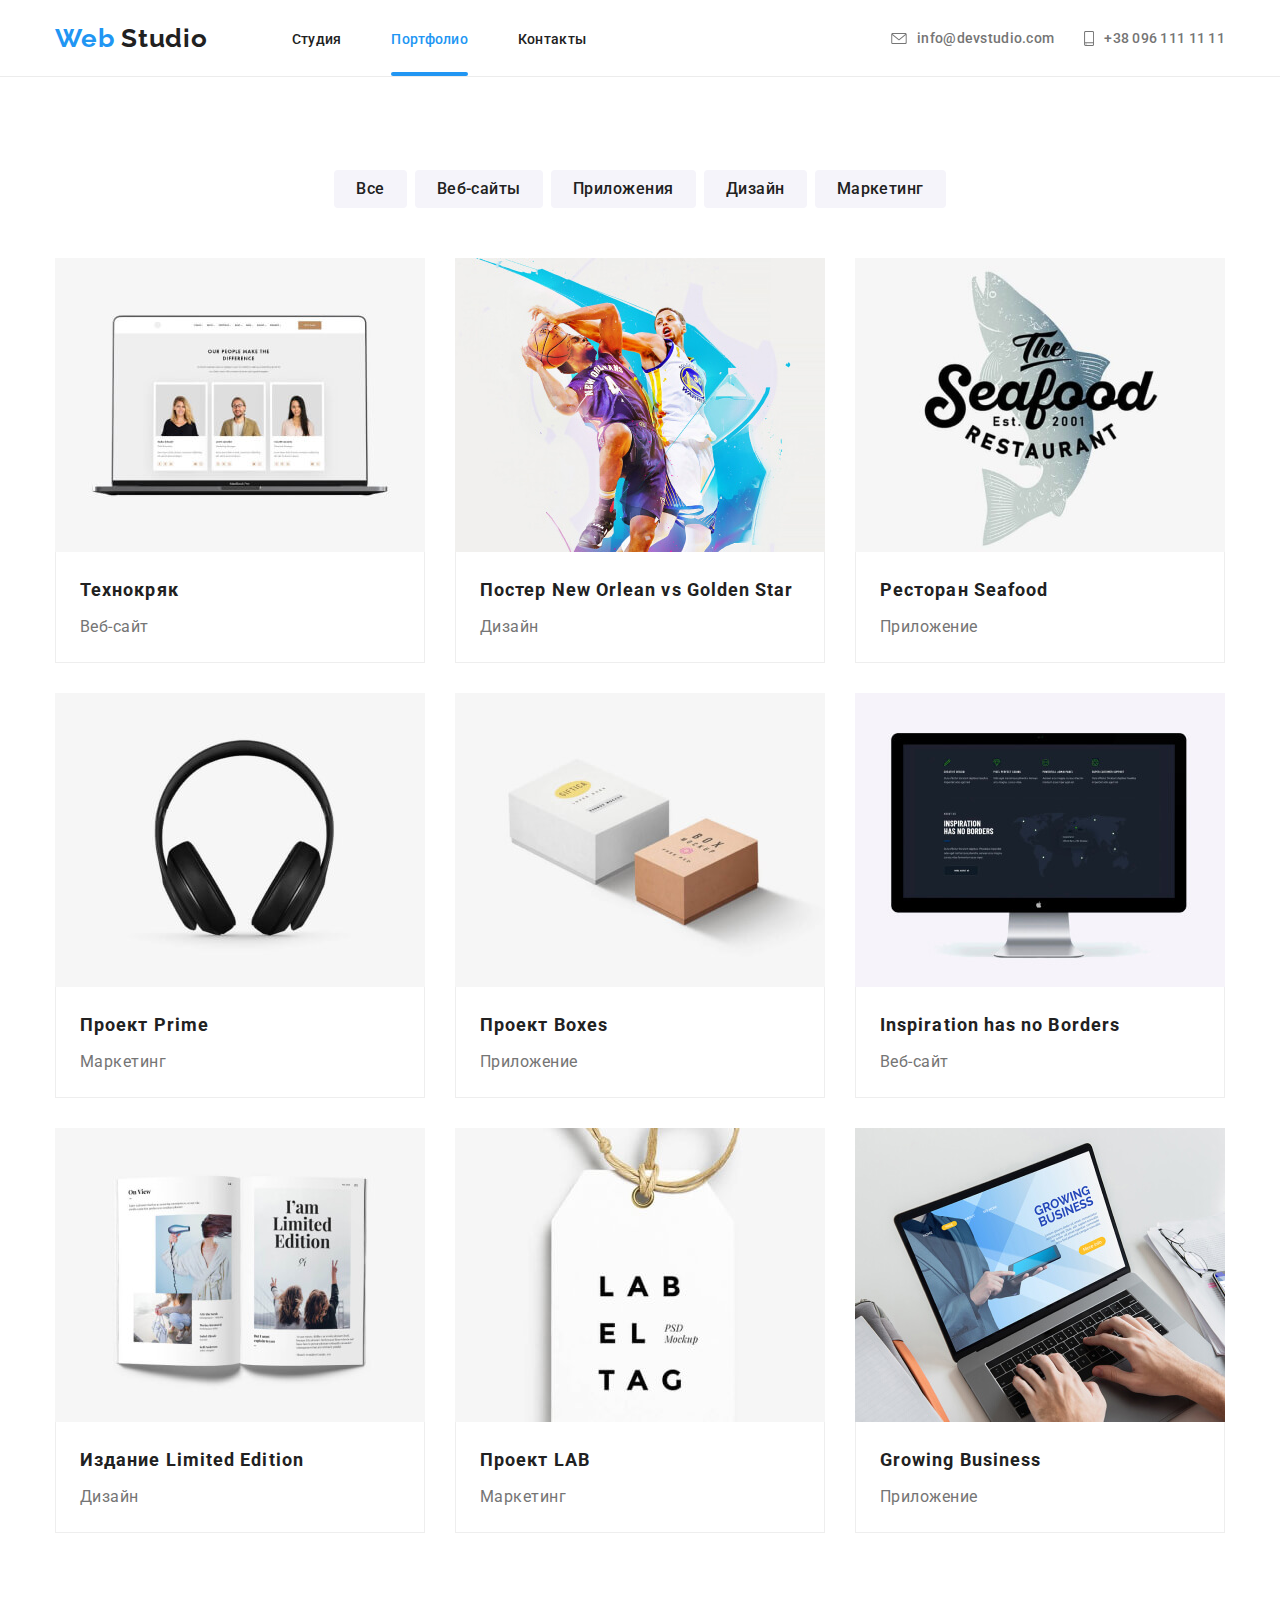
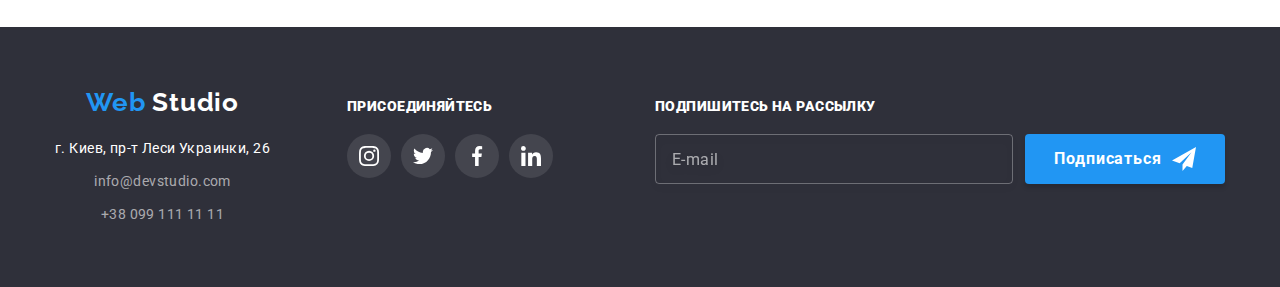
==== commit e9232375: "АВ 2х страниц" ====
--- a/portfolio.html
+++ b/portfolio.html
@@ -13,7 +13,7 @@
 
   <body>
     <!--Шапка сайта-->
-    <header class="header">
+    <header class="portfolio-header header">
       <div class="container">
         <div class="header-wrapper">
         <a class="logo link" href="./index.html">
--- a/css/portfolio.min.css
+++ b/css/portfolio.min.css
@@ -1,2 +1,2 @@
-/*! normalize.css v8.0.1 | MIT License | github.com/necolas/normalize.css */html{line-height:1.15;-webkit-text-size-adjust:100%}body{margin:0}main{display:block}h1{font-size:2em;margin:0.67em 0}hr{box-sizing:content-box;height:0;overflow:visible}pre{font-family:monospace, monospace;font-size:1em}a{background-color:transparent}abbr[title]{border-bottom:none;text-decoration:underline;text-decoration:underline dotted}b,strong{font-weight:bolder}code,kbd,samp{font-family:monospace, monospace;font-size:1em}small{font-size:80%}sub,sup{font-size:75%;line-height:0;position:relative;vertical-align:baseline}sub{bottom:-0.25em}sup{top:-0.5em}img{border-style:none}button,input,optgroup,select,textarea{font-family:inherit;font-size:100%;line-height:1.15;margin:0}button,input{overflow:visible}button,select{text-transform:none}button,[type="button"],[type="reset"],[type="submit"]{-webkit-appearance:button}button::-moz-focus-inner,[type="button"]::-moz-focus-inner,[type="reset"]::-moz-focus-inner,[type="submit"]::-moz-focus-inner{border-style:none;padding:0}button:-moz-focusring,[type="button"]:-moz-focusring,[type="reset"]:-moz-focusring,[type="submit"]:-moz-focusring{outline:1px dotted ButtonText}fieldset{padding:0.35em 0.75em 0.625em}legend{box-sizing:border-box;color:inherit;display:table;max-width:100%;padding:0;white-space:normal}progress{vertical-align:baseline}textarea{overflow:auto}[type="checkbox"],[type="radio"]{box-sizing:border-box;padding:0}[type="number"]::-webkit-inner-spin-button,[type="number"]::-webkit-outer-spin-button{height:auto}[type="search"]{-webkit-appearance:textfield;outline-offset:-2px}[type="search"]::-webkit-search-decoration{-webkit-appearance:none}::-webkit-file-upload-button{-webkit-appearance:button;font:inherit}details{display:block}summary{display:list-item}template{display:none}[hidden]{display:none}html{box-sizing:border-box}*,*::before,*::after{box-sizing:inherit}body{background-color:#E5E5E5}@media screen and (min-width: 1200px){.body-wrapper{margin-right:auto;margin-left:auto;max-width:1600px;background-color:#ffffff}}img{display:block;height:auto}button{border:none;background-color:transparent;padding:0px;outline:none}button:hover,button:focus,input:hover,input:focus,textarea:hover,textarea:focus,label:hover,label:focus{cursor:pointer}body{font-family:"Roboto",sans-serif;font-size:14px;color:#757575}.container{padding-left:15px;padding-right:15px;margin-left:auto;margin-right:auto;background-color:#fff}@media screen and (min-width: 480px){.container{width:480px}}@media screen and (min-width: 768px){.container{width:768px}}@media screen and (min-width: 1200px){.container{width:1200px}}.logo{font-family:"Raleway",sans-serif;font-weight:700;font-size:24px;line-height:1.167;letter-spacing:0.03em}@media screen and (min-width: 1200px){.logo{font-size:26px;line-height:1.19}}.logo-accent{color:#2196f3}.header-burger-close-icon{opacity:0;visibility:hidden;pointer-events:none}.burger-btn{display:none}@media screen and (max-width: 767px){.burger-btn{display:flex;background-color:transparent}.burger-btn.is-open .header-burger-icon{opacity:0;visibility:hidden;pointer-events:none}.burger-btn.is-open .header-burger-close-icon{opacity:1;visibility:visible;pointer-events:visible}}.header-burger-wrapper{width:40px;height:40px;fill:#000;transition-property:fill;transition-duration:250ms;transition-timing-function:cubic-bezier(0.4, 0, 0.2, 1);transition-delay:250ms}.burger-btn:hover .header-burger-wrapper{fill:#2196f3}.title{margin-top:0px;margin-bottom:50px;font-weight:700;font-size:36px;line-height:1.17;text-align:center;letter-spacing:0.03em;color:#212121}.list{list-style:none;padding-left:0px;margin-top:0;margin-bottom:0}.link{display:block;font-style:normal;text-decoration:none}.link:hover,.link:focus{color:#2196f3}.filters-list{display:flex;justify-content:center;align-items:center}.filter-label{display:block;padding-top:6px;padding-right:22px;padding-bottom:6px;padding-left:22px;border-radius:4px;border:none;font-weight:500;font-size:16px;line-height:1.62;text-align:center;letter-spacing:0.03em;color:#212121;background-color:#f5f4fa;transition-property:background-color box-shadow color;transition-duration:250ms;transition-timing-function:cubic-bezier(0.4, 0, 0.2, 1);transition-delay:250ms}.filter-label:not(:last-child){margin-right:8px}.filter-label:hover,.filter-label:focus{background-color:#2196f3;box-shadow:0px 2px 2px rgba(0,0,0,0.12),0px 1px 2px rgba(0,0,0,0.08),0px 3px 1px rgba(0,0,0,0.1);color:#fff}.filter-btn{position:absolute;width:1px;height:1px;margin:-1px;border:0;padding:0;clip:rect(0 0 0 0);overflow:hidden}.modal-btn{height:50px;width:200px;border-radius:4px;box-shadow:0px 4px 4px rgba(0,0,0,0.15);font-weight:700;font-size:16px;line-height:1.88;text-align:center;letter-spacing:0.06em;color:#fff;background-color:#2196f3;transition-property:background;transition-duration:250ms;transition-timing-function:cubic-bezier(0.4, 0, 0.2, 1);transition-delay:250ms}.modal-btn:hover{outline:none}.social-list{display:flex;justify-content:center;align-items:center}.social-list-item:not(:last-child){margin-right:10px}.social-list-link-block{display:flex;height:44px;width:44px;border-radius:50%;align-items:center;justify-content:center;transition-property:background-color;transition-duration:250ms;transition-timing-function:cubic-bezier(0.4, 0, 0.2, 1);transition-delay:250ms}.social-list-link-icons{width:20px;height:20px;transition-property:fill;transition-duration:250ms;transition-timing-function:cubic-bezier(0.4, 0, 0.2, 1);transition-delay:250ms}.form-sign-input-wrapper{display:flex}.form-sign-label{display:block}.form-sign-input{display:block;width:358px;height:50px;border:1px solid rgba(255,255,255,0.3);filter:drop-shadow(0px 4px 4px rgba(0,0,0,0.15));border-radius:4px;outline:none;padding-left:16px;background-color:transparent}.form-sign-input,.form-sign-input::placeholder{font-size:16px;line-height:1.25;letter-spacing:0.03em;color:rgba(255,255,255,0.6)}.form-sign-btn{display:flex;align-items:center;justify-content:center;margin-left:12px}.sign-btn-send-icon{width:24px;height:24px;fill:#fff;margin-left:10px}.header .container{position:relative}.header .logo{padding-top:16px;padding-bottom:16px;color:#212121}.header-wrapper{z-index:2;position:relative;display:flex;align-items:center;justify-content:space-between;padding-right:0px;padding-left:0px;background-color:#fff}.menu-wrapper{text-align:center;background-color:#fff}@media screen and (max-width: 767px){.header .container{padding-right:0px;padding-left:0px}.header-wrapper{padding-right:15px;padding-left:15px}.menu-wrapper{position:absolute;right:0px;left:0px;top:100%;z-index:1;transform:translateY(-100%);padding-top:20px;padding-bottom:52px;border-top:1px solid #ECECEC;transition-property:transform;transition-duration:250ms;transition-timing-function:cubic-bezier(0.4, 0, 0.2, 1);transition-delay:250ms}.menu-wrapper.is-open{transform:translateY(0);box-shadow:0px 4px 8px -4px rgba(0,0,0,0.04),0px 2px 4px -4px rgba(0,0,0,0.08),0px 1px 3px -4px rgba(0,0,0,0.16)}.navigation{margin-bottom:46px}.header-adress-list-item-link{justify-content:center}}.nav-list-link,.header-adress-list-item-link{font-weight:500;font-size:18px;line-height:1.167;letter-spacing:0.02em}.nav-list-link{color:#212121;transition-property:color;transition-duration:250ms;transition-timing-function:cubic-bezier(0.4, 0, 0.2, 1);transition-delay:250ms}.nav-list-link-text{display:inline-block;padding-top:40px;padding-bottom:8px}.current{color:#2196f3;position:relative}.current::after{position:absolute;display:block;bottom:0;left:0;content:"";width:100%;height:4px;background:#2196f3;border-radius:2px}.header-adress{display:block;margin-right:auto;margin-left:auto}.header-adress-list-item-link{display:flex;align-items:center;padding-top:8px;padding-bottom:8px;color:#757575;transition-property:color;transition-duration:250ms;transition-timing-function:cubic-bezier(0.4, 0, 0.2, 1);transition-delay:250ms}.header-adress-list-item-link .mail{width:16px;height:11px}.header-adress-list-item-link .mob{width:10px;height:15px}.header-adress-list-item-link:focus{color:#757575}.header-adress-list-item-link:hover{color:#2196f3}.header-adress-icon{margin-right:10px;fill:#757575;transition-property:fill;transition-duration:250ms;transition-timing-function:cubic-bezier(0.4, 0, 0.2, 1);transition-delay:250ms}.header-adress-list-item-link:hover .header-adress-icon{fill:#2196f3}@media screen and (min-width: 768px){.header .container{display:flex;align-items:center;justify-content:space-between}.menu-wrapper{display:flex;align-items:center}.navigation{margin-right:84px}.nav-list{display:flex;align-items:center}.nav-list-item:not(:last-child){margin-right:50px}.nav-list-link{font-size:14px;line-height:1.14}.header-adress-list-item-link{font-size:12px}.nav-list-link-text{padding-top:32px;padding-bottom:28px}.header-adress-list-item-link{padding-top:5px;padding-bottom:5px}}@media screen and (min-width: 768px) and (max-width: 1199px){.header-adress-icon{margin-right:8px}.header-adress-list-item-link .mail{width:14px;height:10px}.header-adress-list-item-link .mob{width:10px;height:14px}}@media screen and (min-width: 1200px){.menu-wrapper{align-items:baseline}.navigation{margin-right:305px}.header-adress-list{display:flex}.header-adress-list-item:not(:last-child){margin-right:30px}.header-adress-list-item-link{font-size:14px;line-height:1.14}}.footer{background-color:#2f303a;min-width:1200px}.footer .container{padding-top:60px;padding-bottom:60px;display:flex;justify-content:space-between;align-items:baseline}.footer .title{margin-bottom:20px;text-align:left;font-weight:700;font-size:14px;line-height:1.14;letter-spacing:0.03em;text-transform:uppercase;color:#fff}.footer .logo{color:#fff}.footer-contact{margin-right:69px}.footer-contact-logo{margin-top:0px;margin-bottom:20px}.footer-contact-adress-list-item:not(:last-child){margin-bottom:9px}.footer-contact-adress-list-item-link{line-height:1.71;letter-spacing:0.03em;color:rgba(255,255,255,0.6);transition-property:color;transition-duration:250ms;transition-timing-function:cubic-bezier(0.4, 0, 0.2, 1);transition-delay:250ms}.footer-contact-adress-list-item-link:hover,.footer-contact-adress-list-item-link:focus{color:#2196f3}.footer-contact-adress-list-item-link.map{color:#fff}.footer-contact-adress-list-item-link.map:hover,.footer-contact-adress-list-item-link.map:focus{color:#2196f3}.footer-social{margin-right:94px}.footer-social-list-item-link-block{background-color:rgba(255,255,255,0.1)}.footer-social-list-item-link:hover .footer-social-list-item-link-block,.footer-social-list-item-link:focus .footer-social-list-item-link-block{background-color:#2196f3}.footer-social-list-link-icons{fill:#fff}.portfolio-header{border-bottom:1px solid #ECECEC}.portfolio h2{margin-top:0px;margin-bottom:0px}.portfolio-filters .container{padding-top:93px;padding-bottom:25px}.portfolio-projects .container{padding-top:25px;padding-bottom:94px}.portfolio-projects-list{display:flex;flex-wrap:wrap}.portfolio-projects-list-link{box-sizing:border-box;background:#fff;transition-property:box-shadow;transition-duration:250ms;transition-timing-function:cubic-bezier(0.4, 0, 0.2, 1);transition-delay:250ms}.portfolio-projects-list-link:hover,.portfolio-projects-list-link:focus{box-shadow:1px 4px 6px rgba(0,0,0,0.16),0px 4px 4px rgba(0,0,0,0.06),0px 1px 1px rgba(0,0,0,0.12)}.portfolio-projects-list-item{width:calc(94.87% / 3)}.portfolio-projects-list-item:not(:nth-child(3n)){margin-right:2.565%}.portfolio-projects-list-item:not(:nth-last-child(-n+3)){margin-bottom:30px}.portfolio-projects-list-link-item{border-right:1px solid #eeeeee;border-bottom:1px solid #eeeeee;border-left:1px solid #eeeeee}.portfolio-projects-list-link-item-img{width:100%;height:100%}.projects-name-subtitle{margin-top:0px;margin-bottom:4px;padding-left:24px;padding-top:20px;font-weight:700;font-size:18px;line-height:2;letter-spacing:0.06em;color:#212121}.projects-name-class{margin-top:0px;margin-bottom:0px;padding-left:24px;padding-bottom:20px;font-size:16px;line-height:1.87;letter-spacing:0.03em;color:#757575}.img-overlay{position:relative;overflow:hidden}.projects-name-description{position:absolute;top:0;left:0;display:flex;margin-top:0px;margin-bottom:0px;padding-right:24px;padding-left:24px;align-items:center;width:100%;height:100%;font-size:18px;line-height:1.56;letter-spacing:0.03em;color:#fff;background-color:rgba(33,150,243,0.9);transform:translateY(calc(+100% + 1px));transition-property:transform;transition-duration:250ms;transition-timing-function:cubic-bezier(0.4, 0, 0.2, 1);transition-delay:250ms}.portfolio-projects-list-link:hover .projects-name-description,.portfolio-projects-list-link:focus .projects-name-description{transform:translateY(0)}
+/*! normalize.css v8.0.1 | MIT License | github.com/necolas/normalize.css */html{line-height:1.15;-webkit-text-size-adjust:100%}body{margin:0}main{display:block}h1{font-size:2em;margin:0.67em 0}hr{box-sizing:content-box;height:0;overflow:visible}pre{font-family:monospace, monospace;font-size:1em}a{background-color:transparent}abbr[title]{border-bottom:none;text-decoration:underline;text-decoration:underline dotted}b,strong{font-weight:bolder}code,kbd,samp{font-family:monospace, monospace;font-size:1em}small{font-size:80%}sub,sup{font-size:75%;line-height:0;position:relative;vertical-align:baseline}sub{bottom:-0.25em}sup{top:-0.5em}img{border-style:none}button,input,optgroup,select,textarea{font-family:inherit;font-size:100%;line-height:1.15;margin:0}button,input{overflow:visible}button,select{text-transform:none}button,[type="button"],[type="reset"],[type="submit"]{-webkit-appearance:button}button::-moz-focus-inner,[type="button"]::-moz-focus-inner,[type="reset"]::-moz-focus-inner,[type="submit"]::-moz-focus-inner{border-style:none;padding:0}button:-moz-focusring,[type="button"]:-moz-focusring,[type="reset"]:-moz-focusring,[type="submit"]:-moz-focusring{outline:1px dotted ButtonText}fieldset{padding:0.35em 0.75em 0.625em}legend{box-sizing:border-box;color:inherit;display:table;max-width:100%;padding:0;white-space:normal}progress{vertical-align:baseline}textarea{overflow:auto}[type="checkbox"],[type="radio"]{box-sizing:border-box;padding:0}[type="number"]::-webkit-inner-spin-button,[type="number"]::-webkit-outer-spin-button{height:auto}[type="search"]{-webkit-appearance:textfield;outline-offset:-2px}[type="search"]::-webkit-search-decoration{-webkit-appearance:none}::-webkit-file-upload-button{-webkit-appearance:button;font:inherit}details{display:block}summary{display:list-item}template{display:none}[hidden]{display:none}html{box-sizing:border-box}*,*::before,*::after{box-sizing:inherit}body{background-color:#E5E5E5}@media screen and (min-width: 1200px){.body-wrapper{margin-right:auto;margin-left:auto;max-width:1600px;background-color:#ffffff}}img{display:block;height:auto}button{border:none;background-color:transparent;padding:0px;outline:none}button:hover,button:focus,input:hover,input:focus,textarea:hover,textarea:focus,label:hover,label:focus{cursor:pointer}body{font-family:"Roboto",sans-serif;font-size:14px;color:#757575}.container{padding-left:15px;padding-right:15px;margin-left:auto;margin-right:auto;background-color:#fff}@media screen and (min-width: 480px){.container{width:480px}}@media screen and (min-width: 768px){.container{width:768px}}@media screen and (min-width: 1200px){.container{width:1200px}}.logo{font-family:"Raleway",sans-serif;font-weight:700;font-size:24px;line-height:1.167;letter-spacing:0.03em}@media screen and (min-width: 1200px){.logo{font-size:26px;line-height:1.19}}.logo-accent{color:#2196f3}.header-burger-close-icon{opacity:0;visibility:hidden;pointer-events:none}.burger-btn{display:none}@media screen and (max-width: 767px){.burger-btn{display:flex;background-color:transparent}.burger-btn.is-open .header-burger-icon{opacity:0;visibility:hidden;pointer-events:none}.burger-btn.is-open .header-burger-close-icon{opacity:1;visibility:visible;pointer-events:visible}}.header-burger-wrapper{width:40px;height:40px;fill:#000;transition-property:fill;transition-duration:250ms;transition-timing-function:cubic-bezier(0.4, 0, 0.2, 1);transition-delay:250ms}.burger-btn:hover .header-burger-wrapper{fill:#2196f3}.title{margin-top:0px;margin-bottom:30px;font-weight:700;font-size:28px;line-height:1.18;text-align:center;letter-spacing:0.03em;color:#212121}@media screen and (min-width: 1200px){.title{margin-bottom:50px;font-size:36px;line-height:1.17}}.list{list-style:none;padding-left:0px;margin-top:0;margin-bottom:0}.link{display:block;font-style:normal;text-decoration:none}.link:hover,.link:focus{color:#2196f3}.filters-list{display:flex;flex-wrap:wrap;justify-content:flex-start}.filter-label{display:block;padding-top:6px;padding-right:22px;padding-bottom:6px;padding-left:22px;border-radius:4px;border:none;font-weight:500;font-size:16px;line-height:1.62;text-align:center;letter-spacing:0.03em;color:#212121;background-color:#f5f4fa;transition-property:background-color box-shadow color;transition-duration:250ms;transition-timing-function:cubic-bezier(0.4, 0, 0.2, 1);transition-delay:250ms}.filter-label:not(:last-child){margin-right:8px}@media screen and (max-width: 767px){.filter-label{margin-bottom:15px}}.filter-label:hover,.filter-label:focus{background-color:#2196f3;box-shadow:0px 2px 2px rgba(0,0,0,0.12),0px 1px 2px rgba(0,0,0,0.08),0px 3px 1px rgba(0,0,0,0.1);color:#fff}.filter-btn{position:absolute;width:1px;height:1px;margin:-1px;border:0;padding:0;clip:rect(0 0 0 0);overflow:hidden}@media screen and (min-width: 768px){.filters-list{justify-content:center;align-items:center}}.modal-btn{height:50px;width:200px;border-radius:4px;box-shadow:0px 4px 4px rgba(0,0,0,0.15);font-weight:700;font-size:16px;line-height:1.88;text-align:center;letter-spacing:0.06em;color:#fff;background-color:#2196f3;transition-property:background;transition-duration:250ms;transition-timing-function:cubic-bezier(0.4, 0, 0.2, 1);transition-delay:250ms}.modal-btn:hover{outline:none}.social-list{display:flex;justify-content:center;align-items:center}.social-list-item:not(:last-child){margin-right:10px}.social-list-link-block{display:flex;height:44px;width:44px;border-radius:50%;align-items:center;justify-content:center;transition-property:background-color;transition-duration:250ms;transition-timing-function:cubic-bezier(0.4, 0, 0.2, 1);transition-delay:250ms}.social-list-link-icons{width:20px;height:20px;transition-property:fill;transition-duration:250ms;transition-timing-function:cubic-bezier(0.4, 0, 0.2, 1);transition-delay:250ms}.form-sign-label{display:block}.form-sign-input-wrapper{margin-left:auto;margin-right:auto}.form-sign-input-wrapper{display:flex}@media screen and (max-width: 1199px){.form-sign-input-wrapper{flex-wrap:wrap;justify-content:center}}.form-sign-input{display:block;width:100%;height:50px;border:1px solid rgba(255,255,255,0.3);filter:drop-shadow(0px 4px 4px rgba(0,0,0,0.15));border-radius:4px;outline:none;padding-left:16px;background-color:transparent}.form-sign-input,.form-sign-input::placeholder{font-size:16px;line-height:1.25;letter-spacing:0.03em;color:rgba(255,255,255,0.6)}@media screen and (max-width: 1199px){.form-sign-input{margin-bottom:20px}}@media screen and (min-width: 768px){.form-sign-input{width:450px}}@media screen and (min-width: 768px) and (max-width: 1199px){.form-sign-input{margin-left:60px;margin-right:60px}}@media screen and (min-width: 1200px){.form-sign-input{width:358px}}.form-sign-btn{display:flex;align-items:center;justify-content:center}.sign-btn-send-icon{width:24px;height:24px;fill:#fff;margin-left:10px}@media screen and (min-width: 1200px){.form-sign-btn{margin-left:12px}}.header .container{position:relative}.header .logo{padding-top:16px;padding-bottom:16px;color:#212121}.header-wrapper{z-index:2;position:relative;display:flex;align-items:center;justify-content:space-between;padding-right:0px;padding-left:0px;background-color:#fff}.menu-wrapper{text-align:center;background-color:#fff}@media screen and (max-width: 767px){.header .container{padding-right:0px;padding-left:0px}.header-wrapper{padding-right:15px;padding-left:15px}.menu-wrapper{position:absolute;right:0px;left:0px;top:100%;z-index:1;transform:translateY(-100%);padding-top:20px;padding-bottom:52px;border-top:1px solid #ECECEC;transition-property:transform;transition-duration:250ms;transition-timing-function:cubic-bezier(0.4, 0, 0.2, 1);transition-delay:250ms}.menu-wrapper.is-open{transform:translateY(0);box-shadow:0px 4px 8px -4px rgba(0,0,0,0.04),0px 2px 4px -4px rgba(0,0,0,0.08),0px 1px 3px -4px rgba(0,0,0,0.16)}.navigation{margin-bottom:46px}.header-adress-list-item-link{justify-content:center}}.nav-list-link,.header-adress-list-item-link{font-weight:500;font-size:18px;line-height:1.167;letter-spacing:0.02em}.nav-list-link{color:#212121;transition-property:color;transition-duration:250ms;transition-timing-function:cubic-bezier(0.4, 0, 0.2, 1);transition-delay:250ms}.nav-list-link-text{display:inline-block;padding-top:40px;padding-bottom:8px}.current{color:#2196f3;position:relative}.current::after{position:absolute;display:block;bottom:0;left:0;content:"";width:100%;height:4px;background:#2196f3;border-radius:2px}.header-adress{display:block;margin-right:auto;margin-left:auto}.header-adress-list-item-link{display:flex;align-items:center;padding-top:8px;padding-bottom:8px;color:#757575;transition-property:color;transition-duration:250ms;transition-timing-function:cubic-bezier(0.4, 0, 0.2, 1);transition-delay:250ms}.header-adress-list-item-link .mail{width:16px;height:11px}.header-adress-list-item-link .mob{width:10px;height:15px}.header-adress-list-item-link:focus{color:#757575}.header-adress-list-item-link:hover{color:#2196f3}.header-adress-icon{margin-right:10px;fill:#757575;transition-property:fill;transition-duration:250ms;transition-timing-function:cubic-bezier(0.4, 0, 0.2, 1);transition-delay:250ms}.header-adress-list-item-link:hover .header-adress-icon{fill:#2196f3}@media screen and (min-width: 768px){.header .container{display:flex;align-items:center;justify-content:space-between}.menu-wrapper{display:flex;align-items:center}.navigation{margin-right:84px}.nav-list{display:flex;align-items:center}.nav-list-item:not(:last-child){margin-right:50px}.nav-list-link{font-size:14px;line-height:1.14}.header-adress-list-item-link{font-size:12px}.nav-list-link-text{padding-top:32px;padding-bottom:28px}.header-adress-list-item-link{padding-top:5px;padding-bottom:5px}}@media screen and (min-width: 768px) and (max-width: 1199px){.header-adress-icon{margin-right:8px}.header-adress-list-item-link .mail{width:14px;height:10px}.header-adress-list-item-link .mob{width:10px;height:14px}}@media screen and (min-width: 1200px){.menu-wrapper{align-items:baseline}.navigation{margin-right:305px}.header-adress-list{display:flex}.header-adress-list-item:not(:last-child){margin-right:30px}.header-adress-list-item-link{font-size:14px;line-height:1.14}}.footer .container{background-color:#2f303a;padding-top:60px;padding-bottom:60px}.footer .logo{color:#fff}.footer .title{margin-bottom:20px;text-align:center;font-weight:700;font-size:14px;line-height:1.14;letter-spacing:0.03em;text-transform:uppercase;color:#fff}.footer-contact{text-align:center}@media screen and (max-width: 1199px){.footer-contact,.footer-social{margin-bottom:60px}}.footer-contact-logo{margin-top:0px;margin-bottom:20px}.footer-contact-adress-list-item:not(:last-child){margin-bottom:8px}.footer-contact-adress-list-item-link{line-height:1.71;letter-spacing:0.03em;color:rgba(255,255,255,0.6);transition-property:color;transition-duration:250ms;transition-timing-function:cubic-bezier(0.4, 0, 0.2, 1);transition-delay:250ms}.footer-contact-adress-list-item-link:hover,.footer-contact-adress-list-item-link:focus{color:#2196f3}.footer-contact-adress-list-item-link.map{color:#fff}.footer-contact-adress-list-item-link.map:hover,.footer-contact-adress-list-item-link.map:focus{color:#2196f3}.footer-social-list-item-link-block{background-color:rgba(255,255,255,0.1)}.footer-social-list-item-link:hover .footer-social-list-item-link-block,.footer-social-list-item-link:focus .footer-social-list-item-link-block{background-color:#2196f3}.footer-social-list-link-icons{fill:#fff}@media screen and (min-width: 768px){.footer .container{display:flex;justify-content:center;align-items:baseline;flex-wrap:wrap}}@media screen and (min-width: 768px) and (max-width: 1199px){.footer-social{margin-left:165px;margin-right:13px}.footer-sign{margin-left:14px}}@media screen and (min-width: 1200px){.footer{min-width:1200px;max-width:1600px;margin-left:auto;margin-right:auto;background-color:#2f303a}.footer .title{text-align:left}.footer .container{justify-content:space-between}.footer-contact{margin-right:69px}.footer-contact-adress-list-item:not(:last-child){margin-bottom:9px}.footer-social{margin-right:94px}}@media screen and (max-width: 767px){.portfolio-header .container{border-bottom:1px solid #ECECEC}}@media screen and (min-width: 1200px){.portfolio-header{border-bottom:1px solid #ECECEC}.portfolio-header,.hero-portfolio,.portfolio-filters,.portfolio-projects,.portfolio .footer{max-width:1600px;margin-left:auto;margin-right:auto;background-color:#fff}}.portfolio h2{margin-top:0px;margin-bottom:0px}.portfolio-filters .container{padding-top:60px;padding-bottom:20px}@media screen and (min-width: 768px){.portfolio-filters .container{padding-bottom:15px}}@media screen and (min-width: 1200px){.portfolio-filters .container{padding-top:93px;padding-bottom:25px}}.portfolio-projects .container{padding-top:20px;padding-bottom:60px}@media screen and (min-width: 768px){.portfolio-projects .container{padding-top:15px}}@media screen and (min-width: 1200px){.portfolio-projects .container{padding-top:25px;padding-bottom:94px}}.portfolio-projects-list-item{width:100%}@media screen and (max-width: 767px){.portfolio-projects-list-item:not(:last-child){margin-bottom:30px}}.portfolio-projects-list-link{box-sizing:border-box;background:#fff;transition-property:box-shadow;transition-duration:250ms;transition-timing-function:cubic-bezier(0.4, 0, 0.2, 1);transition-delay:250ms}.portfolio-projects-list-link:hover,.portfolio-projects-list-link:focus{box-shadow:1px 4px 6px rgba(0,0,0,0.16),0px 4px 4px rgba(0,0,0,0.06),0px 1px 1px rgba(0,0,0,0.12)}.portfolio-projects-list-link-item{border-right:1px solid #eeeeee;border-bottom:1px solid #eeeeee;border-left:1px solid #eeeeee}.portfolio-projects-list-link-item-img{width:100%;height:100%}.projects-name-subtitle{margin-top:0px;margin-bottom:4px;padding-left:24px;padding-top:20px;font-weight:700;font-size:18px;line-height:2;letter-spacing:0.06em;color:#212121}.projects-name-class{margin-top:0px;margin-bottom:0px;padding-left:24px;padding-bottom:20px;font-size:16px;line-height:1.87;letter-spacing:0.03em;color:#757575}.img-overlay{position:relative;overflow:hidden}.projects-name-description{display:none}@media screen and (min-width: 1200px){.projects-name-description{position:absolute;top:0;left:0;display:flex;margin-top:0px;margin-bottom:0px;padding-right:24px;padding-left:24px;align-items:center;width:100%;height:100%;font-size:18px;line-height:1.56;letter-spacing:0.03em;color:#fff;background-color:rgba(33,150,243,0.9);transform:translateY(calc(+100% + 1px));transition-property:transform;transition-duration:250ms;transition-timing-function:cubic-bezier(0.4, 0, 0.2, 1);transition-delay:250ms}.portfolio-projects-list-link:hover .projects-name-description,.portfolio-projects-list-link:focus .projects-name-description{transform:translateY(0)}}@media screen and (min-width: 768px){.portfolio-projects-list{display:flex;flex-wrap:wrap}.portfolio-projects-list-item{width:calc(96% / 2)}}@media screen and (min-width: 768px) and (max-width: 1199px){.portfolio-projects-list-item:not(:nth-child(2n)){margin-right:4%}.portfolio-projects-list-item:nth-last-child(n+3){margin-bottom:30px}}@media screen and (min-width: 1200px){.portfolio-projects-list-item{width:calc(94.87% / 3)}.portfolio-projects-list-item:not(:nth-child(3n)){margin-right:2.565%}.portfolio-projects-list-item:not(:nth-last-child(-n+3)){margin-bottom:30px}}
 /*# sourceMappingURL=portfolio.min.css.map */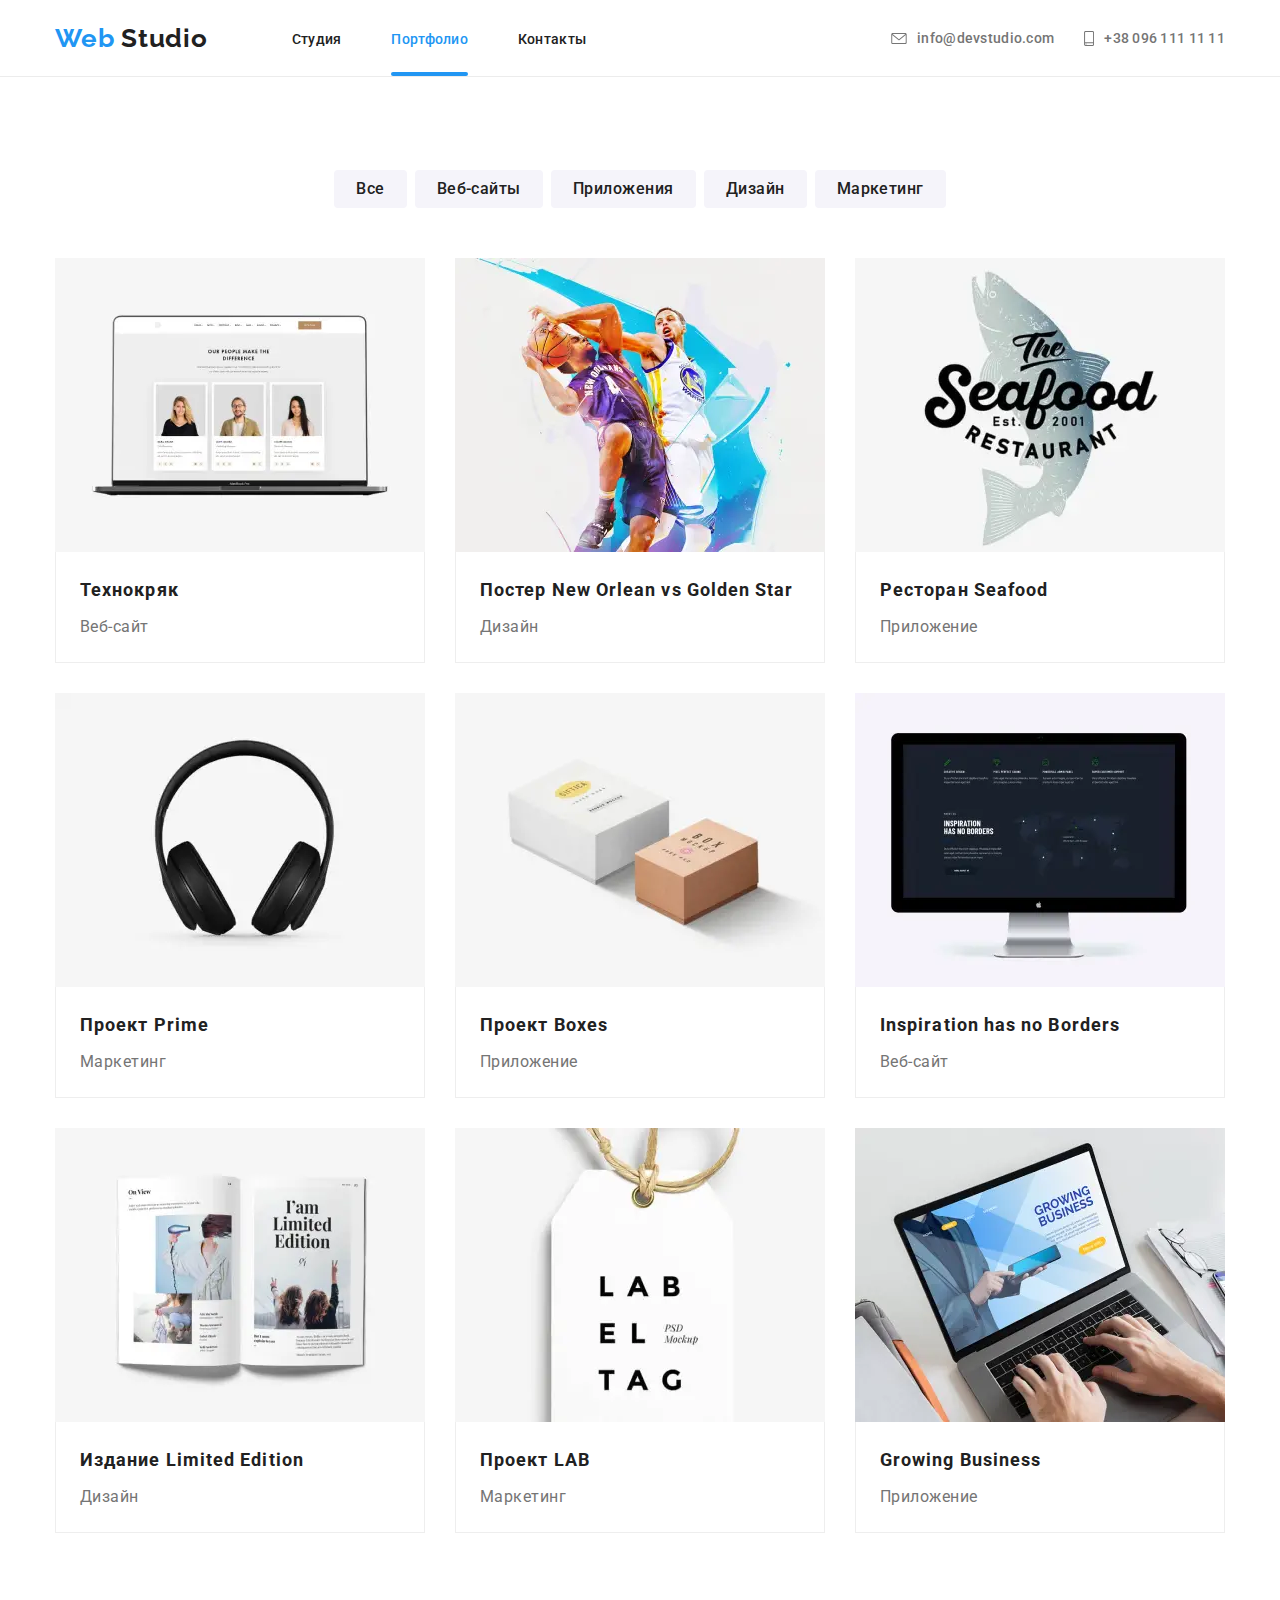
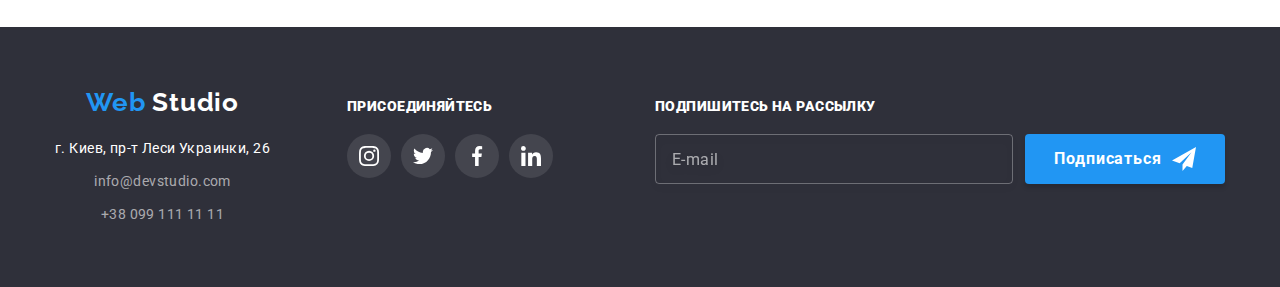
==== commit 29b79051: "Адаптивная верстка, отзывчивые изображения, поддерживает формат webp" ====
--- a/portfolio.html
+++ b/portfolio.html
@@ -117,13 +117,27 @@
                 aria-label="Ссылка на проект Технокряк"
               >
                 <div class="img-overlay">
-                <img
-                  class="portfolio-projects-list-link-item-img"
-                  src="./images/portfolio/tehnokryak.jpg"
-                  alt="главная страница сайта проекта технокряк"
-                  width="370"
-                  height="294"
-                />   <p class="projects-name-description">
+                  <picture>
+                    <source srcset="./images/portfolio/mobile-tehnokryak@1x.webp 1x,
+                    ./images/portfolio/mobile-tehnokryak@2x.webp 2x" type="image/webp" media="(max-width: 767px)"/>
+                    <source srcset="./images/portfolio/mobile-tehnokryak@1x.jpg 1x,
+                    ./images/portfolio/mobile-tehnokryak@2x.jpg 2x" media="(max-width: 767px)"/>
+                    <source srcset="./images/portfolio/desktop-tehnokryak@1x.webp 1x,
+                    ./images/portfolio/desktop-tehnokryak@2x.webp 2x" type="image/webp" media="(min-width: 1200px)"/>
+                    <source srcset="./images/portfolio/desktop-tehnokryak@1x.jpg 1x,
+                    ./images/portfolio/desktop-tehnokryak@2x.jpg 2x" media="(min-width: 1200px)"/>
+                    <source srcset="./images/portfolio/tablet-tehnokryak@1x.webp 1x,
+                    ./images/portfolio/tablet-tehnokryak@2x.webp 2x" type="image/webp" media="(min-width: 768px)"/>
+                    <source srcset="./images/portfolio/tablet-tehnokryak@1x.jpg 1x,
+                    ./images/portfolio/tablet-tehnokryak@2x.jpg 2x" media="(min-width: 768px)"/>
+                    <img
+                    class="portfolio-projects-list-link-item-img"
+                      src="./images/portfolio/mobile-tehnokryak@1x.jpg"
+                      alt="главная страница сайта проекта технокряк"
+                    />
+                  </picture>  
+              
+                <p class="projects-name-description">
                   Технокряк это современная площадка распространения
                   коронавируса. Компании используют эту платформу для цифрового
                   шпионажа и атак на защищённые сервера конкурентов.
@@ -144,13 +158,26 @@
                 href=""
                 aria-label="Ссылка на постер нью орлеан против голден стар"
               ><div class="img-overlay">
-                <img
+                <picture>
+                  <source srcset="./images/portfolio/mobile-new-orlean@1x.webp 1x,
+                  ./images/portfolio/mobile-new-orlean@2x.webp 2x" type="image/webp" media="(max-width: 767px)"/>
+                  <source srcset="./images/portfolio/mobile-new-orlean@1x.jpg 1x,
+                  ./images/portfolio/mobile-new-orlean@2x.jpg 2x" media="(max-width: 767px)"/>
+                  <source srcset="./images/portfolio/desktop-new-orlean@1x.webp 1x,
+                  ./images/portfolio/desktop-new-orlean@2x.webp 2x" type="image/webp" media="(min-width: 1200px)"/>
+                  <source srcset="./images/portfolio/desktop-new-orlean@1x.jpg 1x,
+                  ./images/portfolio/desktop-new-orlean@2x.jpg 2x" media="(min-width: 1200px)"/>
+                  <source srcset="./images/portfolio/tablet-new-orlean@1x.webp 1x,
+                  ./images/portfolio/tablet-new-orlean@2x.webp 2x" type="image/webp" media="(min-width: 768px)"/>
+                  <source srcset="./images/portfolio/tablet-new-orlean@1x.jpg 1x,
+                  ./images/portfolio/tablet-new-orlean@2x.jpg 2x" media="(min-width: 768px)"/>
+                  <img
                   class="portfolio-projects-list-link-item-img"
-                  src="./images/portfolio/new-orlean.jpg"
-                  alt=" борьба за мяч между двумя баскетболистами команд нью орлеан и голден стар"
-                  width="370"
-                  height="294"
-                /> <p class="projects-name-description">
+                    src="./images/portfolio/mobile-new-orlean@1x.jpg"
+                    alt="борьба за мяч между двумя баскетболистами команд нью орлеан и голден стар"
+                  />
+                </picture>
+                  <p class="projects-name-description">
                   Lorem ipsum dolor sit amet consectetur adipisicing elit.
                   Dolorum velit totam odio! Quos quidem, repellendus unde fuga
                   facilis illum officiis quaerat aut neque, autem quas
@@ -174,13 +201,28 @@
                 href=""
                 aria-label="Ссылка на приложение ресторана сиифуд"
               >
-                <div class="img-overlay"><img
-                  class="portfolio-projects-list-link-item-img"
-                  src="./images/portfolio/seafood.jpg"
-                  alt="логотип ресторана сифуд"
-                  width="370"
-                  height="294"
-                /> <p class="projects-name-description">
+                <div class="img-overlay">
+                  <picture>
+                    <source srcset="./images/portfolio/mobile-seafood@1x.webp 1x,
+                    ./images/portfolio/mobile-seafood@2x.webp 2x" type="image/webp" media="(max-width: 767px)"/>
+                    <source srcset="./images/portfolio/mobile-seafood@1x.jpg 1x,
+                    ./images/portfolio/mobile-seafood@2x.jpg 2x" media="(max-width: 767px)"/>
+                    <source srcset="./images/portfolio/desktop-seafood@1x.webp 1x,
+                    ./images/portfolio/desktop-seafood@2x.webp 2x" type="image/webp" media="(min-width: 1200px)"/>
+                    <source srcset="./images/portfolio/desktop-seafood@1x.jpg 1x,
+                    ./images/portfolio/desktop-seafood@2x.jpg 2x" media="(min-width: 1200px)"/>
+                    <source srcset="./images/portfolio/tablet-seafood@1x.webp 1x,
+                    ./images/portfolio/tablet-seafood@2x.webp 2x" type="image/webp" media="(min-width: 768px)"/>
+                    <source srcset="./images/portfolio/tablet-seafood@1x.jpg 1x,
+                    ./images/portfolio/tablet-seafood@2x.jpg 2x" media="(min-width: 768px)"/>
+                    <img
+                    class="portfolio-projects-list-link-item-img"
+                      src="./images/portfolio/mobile-seafood@1x.jpg"
+                      alt="логотип ресторана сифуд"
+                    />
+                  </picture>
+                  
+                  <p class="projects-name-description">
                   Lorem ipsum dolor sit amet consectetur adipisicing elit.
                   Dolorum velit totam odio! Quos quidem, repellendus unde fuga
                   facilis illum officiis quaerat aut neque, autem quas
@@ -204,13 +246,28 @@
                 href=""
                 aria-label="Ссылка на проект прайм"
               >
-                <div class="img-overlay"><img
-                  class="portfolio-projects-list-link-item-img"
-                  src="./images/portfolio/prime.jpg"
-                  alt="беспроводные внешние наушники черного цвета"
-                  width="370"
-                  height="294"
-                /> <p class="projects-name-description">
+                <div class="img-overlay">
+                  
+                  <picture>
+                    <source srcset="./images/portfolio/mobile-prime@1x.webp 1x,
+                    ./images/portfolio/mobile-prime@2x.webp 2x" type="image/webp" media="(max-width: 767px)"/>
+                    <source srcset="./images/portfolio/mobile-prime@1x.jpg 1x,
+                    ./images/portfolio/mobile-prime@2x.jpg 2x" media="(max-width: 767px)"/>
+                    <source srcset="./images/portfolio/desktop-prime@1x.webp 1x,
+                    ./images/portfolio/desktop-prime@2x.webp 2x" type="image/webp" media="(min-width: 1200px)"/>
+                    <source srcset="./images/portfolio/desktop-prime@1x.jpg 1x,
+                    ./images/portfolio/desktop-prime@2x.jpg 2x" media="(min-width: 1200px)"/>
+                    <source srcset="./images/portfolio/tablet-prime@1x.webp 1x,
+                    ./images/portfolio/tablet-prime@2x.webp 2x" type="image/webp" media="(min-width: 768px)"/>
+                    <source srcset="./images/portfolio/tablet-prime@1x.jpg 1x,
+                    ./images/portfolio/tablet-prime@2x.jpg 2x" media="(min-width: 768px)"/>
+                    <img
+                    class="portfolio-projects-list-link-item-img"
+                      src="./images/portfolio/mobile-prime@1x.jpg"
+                      alt="беспроводные внешние наушники черного цвета"
+                    />
+                  </picture>
+                  <p class="projects-name-description">
                   Lorem ipsum dolor sit amet consectetur adipisicing elit.
                   Dolorum velit totam odio! Quos quidem, repellendus unde fuga
                   facilis illum officiis quaerat aut neque, autem quas
@@ -235,13 +292,27 @@
                 href=""
                 aria-label="Ссылка на проект боксиз"
               >
-                <div class="img-overlay"><img
-                  class="portfolio-projects-list-link-item-img"
-                  src="./images/portfolio/boxes.jpg"
-                  alt="две коробки: одна белая, другая коричневая"
-                  width="370"
-                  height="294"
-                /> <p class="projects-name-description">
+                <div class="img-overlay">
+                  <picture>
+                    <source srcset="./images/portfolio/mobile-boxes@1x.webp 1x,
+                    ./images/portfolio/mobile-boxes@2x.webp 2x" type="image/webp" media="(max-width: 767px)"/>
+                    <source srcset="./images/portfolio/mobile-boxes@1x.jpg 1x,
+                    ./images/portfolio/mobile-boxes@2x.jpg 2x" media="(max-width: 767px)"/>
+                    <source srcset="./images/portfolio/desktop-boxes@1x.webp 1x,
+                    ./images/portfolio/desktop-boxes@2x.webp 2x" type="image/webp" media="(min-width: 1200px)"/>
+                    <source srcset="./images/portfolio/desktop-boxes@1x.jpg 1x,
+                    ./images/portfolio/desktop-boxes@2x.jpg 2x" media="(min-width: 1200px)"/>
+                    <source srcset="./images/portfolio/tablet-boxes@1x.webp 1x,
+                    ./images/portfolio/tablet-boxes@2x.webp 2x" type="image/webp" media="(min-width: 768px)"/>
+                    <source srcset="./images/portfolio/tablet-boxes@1x.jpg 1x,
+                    ./images/portfolio/tablet-boxes@2x.jpg 2x" media="(min-width: 768px)"/>
+                    <img
+                    class="portfolio-projects-list-link-item-img"
+                      src="./images/portfolio/mobile-boxes@1x.jpg"
+                      alt="две коробки: одна белая, другая коричневая"
+                    />
+                  </picture>
+                   <p class="projects-name-description">
                   Lorem ipsum dolor sit amet consectetur adipisicing elit.
                   Dolorum velit totam odio! Quos quidem, repellendus unde fuga
                   facilis illum officiis quaerat aut neque, autem quas
@@ -266,13 +337,27 @@
                 href=""
                 aria-label="Ссылка на проект инспирэйшн хэз ноу бодерс"
               >
-                <div class="img-overlay"><img
-                  class="portfolio-projects-list-link-item-img"
-                  src="./images/portfolio/ihnb.jpg"
-                  alt="изображение главной страницы сайта инспирэйшн хэз ноу бодерс на мониторе"
-                  width="370"
-                  height="294"
-                /> <p class="projects-name-description">
+                <div class="img-overlay">
+                  <picture>
+                    <source srcset="./images/portfolio/mobile-ihnb@1x.webp 1x,
+                    ./images/portfolio/mobile-ihnb@2x.webp 2x" type="image/webp" media="(max-width: 767px)"/>
+                    <source srcset="./images/portfolio/mobile-ihnb@1x.jpg 1x,
+                    ./images/portfolio/mobile-ihnb@2x.jpg 2x" media="(max-width: 767px)"/>
+                    <source srcset="./images/portfolio/desktop-ihnb@1x.webp 1x,
+                    ./images/portfolio/desktop-ihnb@2x.webp 2x" type="image/webp" media="(min-width: 1200px)"/>
+                    <source srcset="./images/portfolio/desktop-ihnb@1x.jpg 1x,
+                    ./images/portfolio/desktop-ihnb@2x.jpg 2x" media="(min-width: 1200px)"/>
+                    <source srcset="./images/portfolio/tablet-ihnb@1x.webp 1x,
+                    ./images/portfolio/tablet-ihnb@2x.webp 2x" type="image/webp" media="(min-width: 768px)"/>
+                    <source srcset="./images/portfolio/tablet-ihnb@1x.jpg 1x,
+                    ./images/portfolio/tablet-ihnb@2x.jpg 2x" media="(min-width: 768px)"/>
+                    <img
+                    class="portfolio-projects-list-link-item-img"
+                      src="./images/portfolio/mobile-ihnb@1x.jpg"
+                      alt="изображение главной страницы сайта инспирэйшн хэз ноу бодерс на мониторе"
+                    />
+                  </picture>
+                 <p class="projects-name-description">
                   Lorem ipsum dolor sit amet consectetur adipisicing elit.
                   Dolorum velit totam odio! Quos quidem, repellendus unde fuga
                   facilis illum officiis quaerat aut neque, autem quas
@@ -297,13 +382,27 @@
                 href=""
                 aria-label="Ссылка на проект издания лимитид эдишн"
               >
-                <div class="img-overlay"><img
-                  class="portfolio-projects-list-link-item-img"
-                  src="./images/portfolio/limited-edition.jpg"
-                  alt="фотография разворота журнала лимитид эдишн"
-                  width="370"
-                  height="294"
-                /> <p class="projects-name-description">
+                <div class="img-overlay">
+                  <picture>
+                    <source srcset="./images/portfolio/mobile-limited-edition@1x.webp 1x,
+                    ./images/portfolio/mobile-limited-edition@2x.webp 2x" type="image/webp" media="(max-width: 767px)"/>
+                    <source srcset="./images/portfolio/mobile-limited-edition@1x.jpg 1x,
+                    ./images/portfolio/mobile-limited-edition@2x.jpg 2x" media="(max-width: 767px)"/>
+                    <source srcset="./images/portfolio/desktop-limited-edition@1x.webp 1x,
+                    ./images/portfolio/desktop-limited-edition@2x.webp 2x" type="image/webp" media="(min-width: 1200px)"/>
+                    <source srcset="./images/portfolio/desktop-limited-edition@1x.jpg 1x,
+                    ./images/portfolio/desktop-limited-edition@2x.jpg 2x" media="(min-width: 1200px)"/>
+                    <source srcset="./images/portfolio/tablet-limited-edition@1x.webp 1x,
+                    ./images/portfolio/tablet-limited-edition@2x.webp 2x" type="image/webp" media="(min-width: 768px)"/>
+                    <source srcset="./images/portfolio/tablet-limited-edition@1x.jpg 1x,
+                    ./images/portfolio/tablet-limited-edition@2x.jpg 2x" media="(min-width: 768px)"/>
+                    <img
+                    class="portfolio-projects-list-link-item-img"
+                      src="./images/portfolio/mobile-limited-edition@1x.jpg"
+                      alt="фотография разворота журнала лимитид эдишн"
+                    />
+                  </picture>
+                  <p class="projects-name-description">
                   Lorem ipsum dolor sit amet consectetur adipisicing elit.
                   Dolorum velit totam odio! Quos quidem, repellendus unde fuga
                   facilis illum officiis quaerat aut neque, autem quas
@@ -328,13 +427,27 @@
                 href=""
                 aria-label="Ссылка на проект эл-эй-би"
               >
-                <div class="img-overlay"><img
-                  class="portfolio-projects-list-link-item-img"
-                  src="./images/portfolio/lab.jpg"
-                  alt="логотип проекта эл-эй-би"
-                  width="370"
-                  height="294"
-                /> <p class="projects-name-description">
+                <div class="img-overlay">
+                  <picture>
+                    <source srcset="./images/portfolio/mobile-lab@1x.webp 1x,
+                    ./images/portfolio/mobile-lab@2x.webp 2x" type="image/webp" media="(max-width: 767px)"/>
+                    <source srcset="./images/portfolio/mobile-lab@1x.jpg 1x,
+                    ./images/portfolio/mobile-lab@2x.jpg 2x" media="(max-width: 767px)"/>
+                    <source srcset="./images/portfolio/desktop-lab@1x.webp 1x,
+                    ./images/portfolio/desktop-lab@2x.webp 2x" type="image/webp" media="(min-width: 1200px)"/>
+                    <source srcset="./images/portfolio/desktop-lab@1x.jpg 1x,
+                    ./images/portfolio/desktop-lab@2x.jpg 2x" media="(min-width: 1200px)"/>
+                    <source srcset="./images/portfolio/tablet-lab@1x.webp 1x,
+                    ./images/portfolio/tablet-lab@2x.webp 2x" type="image/webp" media="(min-width: 768px)"/>
+                    <source srcset="./images/portfolio/tablet-lab@1x.jpg 1x,
+                    ./images/portfolio/tablet-lab@2x.jpg 2x" media="(min-width: 768px)"/>
+                    <img
+                    class="portfolio-projects-list-link-item-img"
+                      src="./images/portfolio/mobile-lab@1x.jpg"
+                      alt="логотип проекта эл-эй-би"
+                    />
+                  </picture>
+                <p class="projects-name-description">
                   Lorem ipsum dolor sit amet consectetur adipisicing elit. before.
                   Dolorum velit totam odio! Quos quidem, repellendus unde fuga
                   facilis illum officiis quaerat aut neque, autem quas
@@ -359,13 +472,27 @@
                 href=""
                 aria-label="Ссылка на приложение гроуин бизнес"
               >
-                <div class="img-overlay"><img
-                  class="portfolio-projects-list-link-item-img"
-                  src="./images/portfolio/growing-business.jpg"
-                  alt="лэптоп с главной страницей приложения гроуин бизнес на экране"
-                  width="370"
-                  height="294"
-                /><p class="projects-name-description">
+                <div class="img-overlay">
+                  <picture>
+                    <source srcset="./images/portfolio/mobile-growing-business@1x.webp 1x,
+                    ./images/portfolio/mobile-growing-business@2x.webp 2x" type="image/webp" media="(max-width: 767px)"/>
+                    <source srcset="./images/portfolio/mobile-growing-business@1x.jpg 1x,
+                    ./images/portfolio/mobile-growing-business@2x.jpg 2x" media="(max-width: 767px)"/>
+                    <source srcset="./images/portfolio/desktop-growing-business@1x.webp 1x,
+                    ./images/portfolio/desktop-growing-business@2x.webp 2x" type="image/webp" media="(min-width: 1200px)"/>
+                    <source srcset="./images/portfolio/desktop-growing-business@1x.jpg 1x,
+                    ./images/portfolio/desktop-growing-business@2x.jpg 2x" media="(min-width: 1200px)"/>
+                    <source srcset="./images/portfolio/tablet-growing-business@1x.webp 1x,
+                    ./images/portfolio/tablet-growing-business@2x.webp 2x" type="image/webp" media="(min-width: 768px)"/>
+                    <source srcset="./images/portfolio/tablet-growing-business@1x.jpg 1x,
+                    ./images/portfolio/tablet-growing-business@2x.jpg 2x" media="(min-width: 768px)"/>
+                    <img
+                    class="portfolio-projects-list-link-item-img"
+                      src="./images/portfolio/mobile-growing-business@1x.jpg"
+                      alt="лэптоп с главной страницей приложения гроуин бизнес на экране"
+                    />
+                  </picture>
+                <p class="projects-name-description">
                   Lorem ipsum dolor sit amet consectetur adipisicing elit.
                   Blanditiis assumenda fugit alias corporis quo, eligendi aut a!
                   Cum, quae voluptates, reprehenderit enim delectus, nobis
--- a/css/portfolio.min.css
+++ b/css/portfolio.min.css
@@ -1,2 +1,2 @@
-/*! normalize.css v8.0.1 | MIT License | github.com/necolas/normalize.css */html{line-height:1.15;-webkit-text-size-adjust:100%}body{margin:0}main{display:block}h1{font-size:2em;margin:0.67em 0}hr{box-sizing:content-box;height:0;overflow:visible}pre{font-family:monospace, monospace;font-size:1em}a{background-color:transparent}abbr[title]{border-bottom:none;text-decoration:underline;text-decoration:underline dotted}b,strong{font-weight:bolder}code,kbd,samp{font-family:monospace, monospace;font-size:1em}small{font-size:80%}sub,sup{font-size:75%;line-height:0;position:relative;vertical-align:baseline}sub{bottom:-0.25em}sup{top:-0.5em}img{border-style:none}button,input,optgroup,select,textarea{font-family:inherit;font-size:100%;line-height:1.15;margin:0}button,input{overflow:visible}button,select{text-transform:none}button,[type="button"],[type="reset"],[type="submit"]{-webkit-appearance:button}button::-moz-focus-inner,[type="button"]::-moz-focus-inner,[type="reset"]::-moz-focus-inner,[type="submit"]::-moz-focus-inner{border-style:none;padding:0}button:-moz-focusring,[type="button"]:-moz-focusring,[type="reset"]:-moz-focusring,[type="submit"]:-moz-focusring{outline:1px dotted ButtonText}fieldset{padding:0.35em 0.75em 0.625em}legend{box-sizing:border-box;color:inherit;display:table;max-width:100%;padding:0;white-space:normal}progress{vertical-align:baseline}textarea{overflow:auto}[type="checkbox"],[type="radio"]{box-sizing:border-box;padding:0}[type="number"]::-webkit-inner-spin-button,[type="number"]::-webkit-outer-spin-button{height:auto}[type="search"]{-webkit-appearance:textfield;outline-offset:-2px}[type="search"]::-webkit-search-decoration{-webkit-appearance:none}::-webkit-file-upload-button{-webkit-appearance:button;font:inherit}details{display:block}summary{display:list-item}template{display:none}[hidden]{display:none}html{box-sizing:border-box}*,*::before,*::after{box-sizing:inherit}body{background-color:#E5E5E5}@media screen and (min-width: 1200px){.body-wrapper{margin-right:auto;margin-left:auto;max-width:1600px;background-color:#ffffff}}img{display:block;height:auto}button{border:none;background-color:transparent;padding:0px;outline:none}button:hover,button:focus,input:hover,input:focus,textarea:hover,textarea:focus,label:hover,label:focus{cursor:pointer}body{font-family:"Roboto",sans-serif;font-size:14px;color:#757575}.container{padding-left:15px;padding-right:15px;margin-left:auto;margin-right:auto;background-color:#fff}@media screen and (min-width: 480px){.container{width:480px}}@media screen and (min-width: 768px){.container{width:768px}}@media screen and (min-width: 1200px){.container{width:1200px}}.logo{font-family:"Raleway",sans-serif;font-weight:700;font-size:24px;line-height:1.167;letter-spacing:0.03em}@media screen and (min-width: 1200px){.logo{font-size:26px;line-height:1.19}}.logo-accent{color:#2196f3}.header-burger-close-icon{opacity:0;visibility:hidden;pointer-events:none}.burger-btn{display:none}@media screen and (max-width: 767px){.burger-btn{display:flex;background-color:transparent}.burger-btn.is-open .header-burger-icon{opacity:0;visibility:hidden;pointer-events:none}.burger-btn.is-open .header-burger-close-icon{opacity:1;visibility:visible;pointer-events:visible}}.header-burger-wrapper{width:40px;height:40px;fill:#000;transition-property:fill;transition-duration:250ms;transition-timing-function:cubic-bezier(0.4, 0, 0.2, 1);transition-delay:250ms}.burger-btn:hover .header-burger-wrapper{fill:#2196f3}.title{margin-top:0px;margin-bottom:30px;font-weight:700;font-size:28px;line-height:1.18;text-align:center;letter-spacing:0.03em;color:#212121}@media screen and (min-width: 1200px){.title{margin-bottom:50px;font-size:36px;line-height:1.17}}.list{list-style:none;padding-left:0px;margin-top:0;margin-bottom:0}.link{display:block;font-style:normal;text-decoration:none}.link:hover,.link:focus{color:#2196f3}.filters-list{display:flex;flex-wrap:wrap;justify-content:flex-start}.filter-label{display:block;padding-top:6px;padding-right:22px;padding-bottom:6px;padding-left:22px;border-radius:4px;border:none;font-weight:500;font-size:16px;line-height:1.62;text-align:center;letter-spacing:0.03em;color:#212121;background-color:#f5f4fa;transition-property:background-color box-shadow color;transition-duration:250ms;transition-timing-function:cubic-bezier(0.4, 0, 0.2, 1);transition-delay:250ms}.filter-label:not(:last-child){margin-right:8px}@media screen and (max-width: 767px){.filter-label{margin-bottom:15px}}.filter-label:hover,.filter-label:focus{background-color:#2196f3;box-shadow:0px 2px 2px rgba(0,0,0,0.12),0px 1px 2px rgba(0,0,0,0.08),0px 3px 1px rgba(0,0,0,0.1);color:#fff}.filter-btn{position:absolute;width:1px;height:1px;margin:-1px;border:0;padding:0;clip:rect(0 0 0 0);overflow:hidden}@media screen and (min-width: 768px){.filters-list{justify-content:center;align-items:center}}.modal-btn{height:50px;width:200px;border-radius:4px;box-shadow:0px 4px 4px rgba(0,0,0,0.15);font-weight:700;font-size:16px;line-height:1.88;text-align:center;letter-spacing:0.06em;color:#fff;background-color:#2196f3;transition-property:background;transition-duration:250ms;transition-timing-function:cubic-bezier(0.4, 0, 0.2, 1);transition-delay:250ms}.modal-btn:hover{outline:none}.social-list{display:flex;justify-content:center;align-items:center}.social-list-item:not(:last-child){margin-right:10px}.social-list-link-block{display:flex;height:44px;width:44px;border-radius:50%;align-items:center;justify-content:center;transition-property:background-color;transition-duration:250ms;transition-timing-function:cubic-bezier(0.4, 0, 0.2, 1);transition-delay:250ms}.social-list-link-icons{width:20px;height:20px;transition-property:fill;transition-duration:250ms;transition-timing-function:cubic-bezier(0.4, 0, 0.2, 1);transition-delay:250ms}.form-sign-label{display:block}.form-sign-input-wrapper{margin-left:auto;margin-right:auto}.form-sign-input-wrapper{display:flex}@media screen and (max-width: 1199px){.form-sign-input-wrapper{flex-wrap:wrap;justify-content:center}}.form-sign-input{display:block;width:100%;height:50px;border:1px solid rgba(255,255,255,0.3);filter:drop-shadow(0px 4px 4px rgba(0,0,0,0.15));border-radius:4px;outline:none;padding-left:16px;background-color:transparent}.form-sign-input,.form-sign-input::placeholder{font-size:16px;line-height:1.25;letter-spacing:0.03em;color:rgba(255,255,255,0.6)}@media screen and (max-width: 1199px){.form-sign-input{margin-bottom:20px}}@media screen and (min-width: 768px){.form-sign-input{width:450px}}@media screen and (min-width: 768px) and (max-width: 1199px){.form-sign-input{margin-left:60px;margin-right:60px}}@media screen and (min-width: 1200px){.form-sign-input{width:358px}}.form-sign-btn{display:flex;align-items:center;justify-content:center}.sign-btn-send-icon{width:24px;height:24px;fill:#fff;margin-left:10px}@media screen and (min-width: 1200px){.form-sign-btn{margin-left:12px}}.header .container{position:relative}.header .logo{padding-top:16px;padding-bottom:16px;color:#212121}.header-wrapper{z-index:2;position:relative;display:flex;align-items:center;justify-content:space-between;padding-right:0px;padding-left:0px;background-color:#fff}.menu-wrapper{text-align:center;background-color:#fff}@media screen and (max-width: 767px){.header .container{padding-right:0px;padding-left:0px}.header-wrapper{padding-right:15px;padding-left:15px}.menu-wrapper{position:absolute;right:0px;left:0px;top:100%;z-index:1;transform:translateY(-100%);padding-top:20px;padding-bottom:52px;border-top:1px solid #ECECEC;transition-property:transform;transition-duration:250ms;transition-timing-function:cubic-bezier(0.4, 0, 0.2, 1);transition-delay:250ms}.menu-wrapper.is-open{transform:translateY(0);box-shadow:0px 4px 8px -4px rgba(0,0,0,0.04),0px 2px 4px -4px rgba(0,0,0,0.08),0px 1px 3px -4px rgba(0,0,0,0.16)}.navigation{margin-bottom:46px}.header-adress-list-item-link{justify-content:center}}.nav-list-link,.header-adress-list-item-link{font-weight:500;font-size:18px;line-height:1.167;letter-spacing:0.02em}.nav-list-link{color:#212121;transition-property:color;transition-duration:250ms;transition-timing-function:cubic-bezier(0.4, 0, 0.2, 1);transition-delay:250ms}.nav-list-link-text{display:inline-block;padding-top:40px;padding-bottom:8px}.current{color:#2196f3;position:relative}.current::after{position:absolute;display:block;bottom:0;left:0;content:"";width:100%;height:4px;background:#2196f3;border-radius:2px}.header-adress{display:block;margin-right:auto;margin-left:auto}.header-adress-list-item-link{display:flex;align-items:center;padding-top:8px;padding-bottom:8px;color:#757575;transition-property:color;transition-duration:250ms;transition-timing-function:cubic-bezier(0.4, 0, 0.2, 1);transition-delay:250ms}.header-adress-list-item-link .mail{width:16px;height:11px}.header-adress-list-item-link .mob{width:10px;height:15px}.header-adress-list-item-link:focus{color:#757575}.header-adress-list-item-link:hover{color:#2196f3}.header-adress-icon{margin-right:10px;fill:#757575;transition-property:fill;transition-duration:250ms;transition-timing-function:cubic-bezier(0.4, 0, 0.2, 1);transition-delay:250ms}.header-adress-list-item-link:hover .header-adress-icon{fill:#2196f3}@media screen and (min-width: 768px){.header .container{display:flex;align-items:center;justify-content:space-between}.menu-wrapper{display:flex;align-items:center}.navigation{margin-right:84px}.nav-list{display:flex;align-items:center}.nav-list-item:not(:last-child){margin-right:50px}.nav-list-link{font-size:14px;line-height:1.14}.header-adress-list-item-link{font-size:12px}.nav-list-link-text{padding-top:32px;padding-bottom:28px}.header-adress-list-item-link{padding-top:5px;padding-bottom:5px}}@media screen and (min-width: 768px) and (max-width: 1199px){.header-adress-icon{margin-right:8px}.header-adress-list-item-link .mail{width:14px;height:10px}.header-adress-list-item-link .mob{width:10px;height:14px}}@media screen and (min-width: 1200px){.menu-wrapper{align-items:baseline}.navigation{margin-right:305px}.header-adress-list{display:flex}.header-adress-list-item:not(:last-child){margin-right:30px}.header-adress-list-item-link{font-size:14px;line-height:1.14}}.footer .container{background-color:#2f303a;padding-top:60px;padding-bottom:60px}.footer .logo{color:#fff}.footer .title{margin-bottom:20px;text-align:center;font-weight:700;font-size:14px;line-height:1.14;letter-spacing:0.03em;text-transform:uppercase;color:#fff}.footer-contact{text-align:center}@media screen and (max-width: 1199px){.footer-contact,.footer-social{margin-bottom:60px}}.footer-contact-logo{margin-top:0px;margin-bottom:20px}.footer-contact-adress-list-item:not(:last-child){margin-bottom:8px}.footer-contact-adress-list-item-link{line-height:1.71;letter-spacing:0.03em;color:rgba(255,255,255,0.6);transition-property:color;transition-duration:250ms;transition-timing-function:cubic-bezier(0.4, 0, 0.2, 1);transition-delay:250ms}.footer-contact-adress-list-item-link:hover,.footer-contact-adress-list-item-link:focus{color:#2196f3}.footer-contact-adress-list-item-link.map{color:#fff}.footer-contact-adress-list-item-link.map:hover,.footer-contact-adress-list-item-link.map:focus{color:#2196f3}.footer-social-list-item-link-block{background-color:rgba(255,255,255,0.1)}.footer-social-list-item-link:hover .footer-social-list-item-link-block,.footer-social-list-item-link:focus .footer-social-list-item-link-block{background-color:#2196f3}.footer-social-list-link-icons{fill:#fff}@media screen and (min-width: 768px){.footer .container{display:flex;justify-content:center;align-items:baseline;flex-wrap:wrap}}@media screen and (min-width: 768px) and (max-width: 1199px){.footer-social{margin-left:165px;margin-right:13px}.footer-sign{margin-left:14px}}@media screen and (min-width: 1200px){.footer{min-width:1200px;max-width:1600px;margin-left:auto;margin-right:auto;background-color:#2f303a}.footer .title{text-align:left}.footer .container{justify-content:space-between}.footer-contact{margin-right:69px}.footer-contact-adress-list-item:not(:last-child){margin-bottom:9px}.footer-social{margin-right:94px}}@media screen and (max-width: 767px){.portfolio-header .container{border-bottom:1px solid #ECECEC}}@media screen and (min-width: 1200px){.portfolio-header{border-bottom:1px solid #ECECEC}.portfolio-header,.hero-portfolio,.portfolio-filters,.portfolio-projects,.portfolio .footer{max-width:1600px;margin-left:auto;margin-right:auto;background-color:#fff}}.portfolio h2{margin-top:0px;margin-bottom:0px}.portfolio-filters .container{padding-top:60px;padding-bottom:20px}@media screen and (min-width: 768px){.portfolio-filters .container{padding-bottom:15px}}@media screen and (min-width: 1200px){.portfolio-filters .container{padding-top:93px;padding-bottom:25px}}.portfolio-projects .container{padding-top:20px;padding-bottom:60px}@media screen and (min-width: 768px){.portfolio-projects .container{padding-top:15px}}@media screen and (min-width: 1200px){.portfolio-projects .container{padding-top:25px;padding-bottom:94px}}.portfolio-projects-list-item{width:100%}@media screen and (max-width: 767px){.portfolio-projects-list-item:not(:last-child){margin-bottom:30px}}.portfolio-projects-list-link{box-sizing:border-box;background:#fff;transition-property:box-shadow;transition-duration:250ms;transition-timing-function:cubic-bezier(0.4, 0, 0.2, 1);transition-delay:250ms}.portfolio-projects-list-link:hover,.portfolio-projects-list-link:focus{box-shadow:1px 4px 6px rgba(0,0,0,0.16),0px 4px 4px rgba(0,0,0,0.06),0px 1px 1px rgba(0,0,0,0.12)}.portfolio-projects-list-link-item{border-right:1px solid #eeeeee;border-bottom:1px solid #eeeeee;border-left:1px solid #eeeeee}.portfolio-projects-list-link-item-img{width:100%;height:100%}.projects-name-subtitle{margin-top:0px;margin-bottom:4px;padding-left:24px;padding-top:20px;font-weight:700;font-size:18px;line-height:2;letter-spacing:0.06em;color:#212121}.projects-name-class{margin-top:0px;margin-bottom:0px;padding-left:24px;padding-bottom:20px;font-size:16px;line-height:1.87;letter-spacing:0.03em;color:#757575}.img-overlay{position:relative;overflow:hidden}.projects-name-description{display:none}@media screen and (min-width: 1200px){.projects-name-description{position:absolute;top:0;left:0;display:flex;margin-top:0px;margin-bottom:0px;padding-right:24px;padding-left:24px;align-items:center;width:100%;height:100%;font-size:18px;line-height:1.56;letter-spacing:0.03em;color:#fff;background-color:rgba(33,150,243,0.9);transform:translateY(calc(+100% + 1px));transition-property:transform;transition-duration:250ms;transition-timing-function:cubic-bezier(0.4, 0, 0.2, 1);transition-delay:250ms}.portfolio-projects-list-link:hover .projects-name-description,.portfolio-projects-list-link:focus .projects-name-description{transform:translateY(0)}}@media screen and (min-width: 768px){.portfolio-projects-list{display:flex;flex-wrap:wrap}.portfolio-projects-list-item{width:calc(96% / 2)}}@media screen and (min-width: 768px) and (max-width: 1199px){.portfolio-projects-list-item:not(:nth-child(2n)){margin-right:4%}.portfolio-projects-list-item:nth-last-child(n+3){margin-bottom:30px}}@media screen and (min-width: 1200px){.portfolio-projects-list-item{width:calc(94.87% / 3)}.portfolio-projects-list-item:not(:nth-child(3n)){margin-right:2.565%}.portfolio-projects-list-item:not(:nth-last-child(-n+3)){margin-bottom:30px}}
+/*! normalize.css v8.0.1 | MIT License | github.com/necolas/normalize.css */html{line-height:1.15;-webkit-text-size-adjust:100%}body{margin:0}main{display:block}h1{font-size:2em;margin:0.67em 0}hr{box-sizing:content-box;height:0;overflow:visible}pre{font-family:monospace, monospace;font-size:1em}a{background-color:transparent}abbr[title]{border-bottom:none;text-decoration:underline;text-decoration:underline dotted}b,strong{font-weight:bolder}code,kbd,samp{font-family:monospace, monospace;font-size:1em}small{font-size:80%}sub,sup{font-size:75%;line-height:0;position:relative;vertical-align:baseline}sub{bottom:-0.25em}sup{top:-0.5em}img{border-style:none}button,input,optgroup,select,textarea{font-family:inherit;font-size:100%;line-height:1.15;margin:0}button,input{overflow:visible}button,select{text-transform:none}button,[type="button"],[type="reset"],[type="submit"]{-webkit-appearance:button}button::-moz-focus-inner,[type="button"]::-moz-focus-inner,[type="reset"]::-moz-focus-inner,[type="submit"]::-moz-focus-inner{border-style:none;padding:0}button:-moz-focusring,[type="button"]:-moz-focusring,[type="reset"]:-moz-focusring,[type="submit"]:-moz-focusring{outline:1px dotted ButtonText}fieldset{padding:0.35em 0.75em 0.625em}legend{box-sizing:border-box;color:inherit;display:table;max-width:100%;padding:0;white-space:normal}progress{vertical-align:baseline}textarea{overflow:auto}[type="checkbox"],[type="radio"]{box-sizing:border-box;padding:0}[type="number"]::-webkit-inner-spin-button,[type="number"]::-webkit-outer-spin-button{height:auto}[type="search"]{-webkit-appearance:textfield;outline-offset:-2px}[type="search"]::-webkit-search-decoration{-webkit-appearance:none}::-webkit-file-upload-button{-webkit-appearance:button;font:inherit}details{display:block}summary{display:list-item}template{display:none}[hidden]{display:none}html{box-sizing:border-box}*,*::before,*::after{box-sizing:inherit}body{background-color:#E5E5E5}@media screen and (min-width: 1200px){.body-wrapper{margin-right:auto;margin-left:auto;max-width:1600px;background-color:#ffffff}}img{display:block;height:auto}button{border:none;background-color:transparent;padding:0px;outline:none}button:hover,button:focus,input:hover,input:focus,textarea:hover,textarea:focus,label:hover,label:focus{cursor:pointer}body{font-family:"Roboto",sans-serif;font-size:14px;color:#757575}.container{padding-left:15px;padding-right:15px;margin-left:auto;margin-right:auto;background-color:#fff}@media screen and (min-width: 480px){.container{width:480px}}@media screen and (min-width: 768px){.container{width:768px}}@media screen and (min-width: 1200px){.container{width:1200px}}.logo{font-family:"Raleway",sans-serif;font-weight:700;font-size:24px;line-height:1.167;letter-spacing:0.03em}@media screen and (min-width: 1200px){.logo{font-size:26px;line-height:1.19}}.logo-accent{color:#2196f3}.header-burger-close-icon{opacity:0;visibility:hidden;pointer-events:none}.burger-btn{display:none}@media screen and (max-width: 767px){.burger-btn{display:flex;background-color:transparent}.burger-btn.is-open .header-burger-icon{opacity:0;visibility:hidden;pointer-events:none}.burger-btn.is-open .header-burger-close-icon{opacity:1;visibility:visible;pointer-events:visible}}.header-burger-wrapper{width:40px;height:40px;fill:#000;transition-property:fill;transition-duration:250ms;transition-timing-function:cubic-bezier(0.4, 0, 0.2, 1);transition-delay:250ms}.burger-btn:focus .header-burger-wrapper{fill:#2196f3}.title{margin-top:0px;margin-bottom:30px;font-weight:700;font-size:28px;line-height:1.18;text-align:center;letter-spacing:0.03em;color:#212121}@media screen and (min-width: 1200px){.title{margin-bottom:50px;font-size:36px;line-height:1.17}}.list{list-style:none;padding-left:0px;margin-top:0;margin-bottom:0}.link{display:block;font-style:normal;text-decoration:none}.link:hover,.link:focus{color:#2196f3}.filters-list{display:flex;flex-wrap:wrap;justify-content:flex-start}.filter-label{display:block;padding-top:6px;padding-right:22px;padding-bottom:6px;padding-left:22px;border-radius:4px;border:none;font-weight:500;font-size:16px;line-height:1.62;text-align:center;letter-spacing:0.03em;color:#212121;background-color:#f5f4fa;transition-property:background-color box-shadow color;transition-duration:250ms;transition-timing-function:cubic-bezier(0.4, 0, 0.2, 1);transition-delay:250ms}.filter-label:not(:last-child){margin-right:8px}@media screen and (max-width: 767px){.filter-label{margin-bottom:15px}}.filter-label:hover,.filter-label:focus{background-color:#2196f3;box-shadow:0px 2px 2px rgba(0,0,0,0.12),0px 1px 2px rgba(0,0,0,0.08),0px 3px 1px rgba(0,0,0,0.1);color:#fff}.filter-btn{position:absolute;width:1px;height:1px;margin:-1px;border:0;padding:0;clip:rect(0 0 0 0);overflow:hidden}@media screen and (min-width: 768px){.filters-list{justify-content:center;align-items:center}}.modal-btn{height:50px;width:200px;border-radius:4px;box-shadow:0px 4px 4px rgba(0,0,0,0.15);font-weight:700;font-size:16px;line-height:1.88;text-align:center;letter-spacing:0.06em;color:#fff;background-color:#2196f3;transition-property:background;transition-duration:250ms;transition-timing-function:cubic-bezier(0.4, 0, 0.2, 1);transition-delay:250ms}.modal-btn:hover{outline:none}.social-list{display:flex;justify-content:center;align-items:center}.social-list-item:not(:last-child){margin-right:10px}.social-list-link-block{display:flex;height:44px;width:44px;border-radius:50%;align-items:center;justify-content:center;transition-property:background-color;transition-duration:250ms;transition-timing-function:cubic-bezier(0.4, 0, 0.2, 1);transition-delay:250ms}.social-list-link-icons{width:20px;height:20px;transition-property:fill;transition-duration:250ms;transition-timing-function:cubic-bezier(0.4, 0, 0.2, 1);transition-delay:250ms}.form-sign-label{display:block}.form-sign-input-wrapper{margin-left:auto;margin-right:auto}.form-sign-input-wrapper{display:flex}@media screen and (max-width: 1199px){.form-sign-input-wrapper{flex-wrap:wrap;justify-content:center}}.form-sign-input{display:block;width:100%;height:50px;border:1px solid rgba(255,255,255,0.3);filter:drop-shadow(0px 4px 4px rgba(0,0,0,0.15));border-radius:4px;outline:none;padding-left:16px;background-color:transparent}.form-sign-input,.form-sign-input::placeholder{font-size:16px;line-height:1.25;letter-spacing:0.03em;color:rgba(255,255,255,0.6)}@media screen and (max-width: 1199px){.form-sign-input{margin-bottom:20px}}@media screen and (min-width: 768px){.form-sign-input{width:450px}}@media screen and (min-width: 768px) and (max-width: 1199px){.form-sign-input{margin-left:60px;margin-right:60px}}@media screen and (min-width: 1200px){.form-sign-input{width:358px}}.form-sign-btn{display:flex;align-items:center;justify-content:center}.sign-btn-send-icon{width:24px;height:24px;fill:#fff;margin-left:10px}@media screen and (min-width: 1200px){.form-sign-btn{margin-left:12px}}.header .container{position:relative}.header .logo{padding-top:16px;padding-bottom:16px;color:#212121}.header-wrapper{z-index:2;position:relative;display:flex;align-items:center;justify-content:space-between;padding-right:0px;padding-left:0px;background-color:#fff}.menu-wrapper{text-align:center;background-color:#fff}@media screen and (max-width: 767px){.header .container{padding-right:0px;padding-left:0px}.header-wrapper{padding-right:15px;padding-left:15px}.menu-wrapper{position:absolute;right:0px;left:0px;top:100%;z-index:1;transform:translateY(-100%);padding-top:20px;padding-bottom:52px;border-top:1px solid #ECECEC;transition-property:transform;transition-duration:250ms;transition-timing-function:cubic-bezier(0.4, 0, 0.2, 1);transition-delay:250ms}.menu-wrapper.is-open{transform:translateY(0);box-shadow:0px 4px 8px -4px rgba(0,0,0,0.04),0px 2px 4px -4px rgba(0,0,0,0.08),0px 1px 3px -4px rgba(0,0,0,0.16)}.navigation{margin-bottom:46px}.header-adress-list-item-link{justify-content:center}}.nav-list-link,.header-adress-list-item-link{font-weight:500;font-size:18px;line-height:1.167;letter-spacing:0.02em}.nav-list-link{color:#212121;transition-property:color;transition-duration:250ms;transition-timing-function:cubic-bezier(0.4, 0, 0.2, 1);transition-delay:250ms}.nav-list-link-text{display:inline-block;padding-top:40px;padding-bottom:8px}.current{color:#2196f3;position:relative}.current::after{position:absolute;display:block;bottom:0;left:0;content:"";width:100%;height:4px;background:#2196f3;border-radius:2px}.header-adress{display:block;margin-right:auto;margin-left:auto}.header-adress-list-item-link{display:flex;align-items:center;padding-top:8px;padding-bottom:8px;color:#757575;transition-property:color;transition-duration:250ms;transition-timing-function:cubic-bezier(0.4, 0, 0.2, 1);transition-delay:250ms}.header-adress-list-item-link .mail{width:16px;height:11px}.header-adress-list-item-link .mob{width:10px;height:15px}.header-adress-list-item-link:focus{color:#757575}.header-adress-list-item-link:hover{color:#2196f3}.header-adress-icon{margin-right:10px;fill:#757575;transition-property:fill;transition-duration:250ms;transition-timing-function:cubic-bezier(0.4, 0, 0.2, 1);transition-delay:250ms}.header-adress-list-item-link:hover .header-adress-icon{fill:#2196f3}@media screen and (min-width: 768px){.header .container{display:flex;align-items:center;justify-content:space-between}.menu-wrapper{display:flex;align-items:center}.navigation{margin-right:84px}.nav-list{display:flex;align-items:center}.nav-list-item:not(:last-child){margin-right:50px}.nav-list-link{font-size:14px;line-height:1.14}.header-adress-list-item-link{font-size:12px}.nav-list-link-text{padding-top:32px;padding-bottom:28px}.header-adress-list-item-link{padding-top:5px;padding-bottom:5px}}@media screen and (min-width: 768px) and (max-width: 1199px){.header-adress-icon{margin-right:8px}.header-adress-list-item-link .mail{width:14px;height:10px}.header-adress-list-item-link .mob{width:10px;height:14px}}@media screen and (min-width: 1200px){.menu-wrapper{align-items:baseline}.navigation{margin-right:305px}.header-adress-list{display:flex}.header-adress-list-item:not(:last-child){margin-right:30px}.header-adress-list-item-link{font-size:14px;line-height:1.14}}.footer .container{background-color:#2f303a;padding-top:60px;padding-bottom:60px}.footer .logo{color:#fff}.footer .title{margin-bottom:20px;text-align:center;font-weight:700;font-size:14px;line-height:1.14;letter-spacing:0.03em;text-transform:uppercase;color:#fff}.footer-contact{text-align:center}@media screen and (max-width: 1199px){.footer-contact,.footer-social{margin-bottom:60px}}.footer-contact-logo{margin-top:0px;margin-bottom:20px}.footer-contact-adress-list-item:not(:last-child){margin-bottom:8px}.footer-contact-adress-list-item-link{line-height:1.71;letter-spacing:0.03em;color:rgba(255,255,255,0.6);transition-property:color;transition-duration:250ms;transition-timing-function:cubic-bezier(0.4, 0, 0.2, 1);transition-delay:250ms}.footer-contact-adress-list-item-link:hover,.footer-contact-adress-list-item-link:focus{color:#2196f3}.footer-contact-adress-list-item-link.map{color:#fff}.footer-contact-adress-list-item-link.map:hover,.footer-contact-adress-list-item-link.map:focus{color:#2196f3}.footer-social-list-item-link-block{background-color:rgba(255,255,255,0.1)}@media screen and (min-width: 1200px){.footer-social-list-item-link:hover .footer-social-list-item-link-block,.footer-social-list-item-link:focus .footer-social-list-item-link-block{background-color:#2196f3}}.footer-social-list-link-icons{fill:#fff}@media screen and (min-width: 768px){.footer .container{display:flex;justify-content:center;align-items:baseline;flex-wrap:wrap}}@media screen and (min-width: 768px) and (max-width: 1199px){.footer-social{margin-left:165px;margin-right:13px}.footer-sign{margin-left:14px}}@media screen and (min-width: 1200px){.footer{min-width:1200px;max-width:1600px;margin-left:auto;margin-right:auto;background-color:#2f303a}.footer .title{text-align:left}.footer .container{justify-content:space-between}.footer-contact{margin-right:69px}.footer-contact-adress-list-item:not(:last-child){margin-bottom:9px}.footer-social{margin-right:94px}}@media screen and (max-width: 767px){.portfolio-header .container{border-bottom:1px solid #ECECEC}}@media screen and (min-width: 1200px){.portfolio-header{border-bottom:1px solid #ECECEC}.portfolio-header,.hero-portfolio,.portfolio-filters,.portfolio-projects,.portfolio .footer{max-width:1600px;margin-left:auto;margin-right:auto;background-color:#fff}}.portfolio h2{margin-top:0px;margin-bottom:0px}.portfolio-filters .container{padding-top:60px;padding-bottom:20px}@media screen and (min-width: 768px){.portfolio-filters .container{padding-bottom:15px}}@media screen and (min-width: 1200px){.portfolio-filters .container{padding-top:93px;padding-bottom:25px}}.portfolio-projects .container{padding-top:20px;padding-bottom:60px}@media screen and (min-width: 768px){.portfolio-projects .container{padding-top:15px}}@media screen and (min-width: 1200px){.portfolio-projects .container{padding-top:25px;padding-bottom:94px}}.portfolio-projects-list-item{width:100%}@media screen and (max-width: 767px){.portfolio-projects-list-item:not(:last-child){margin-bottom:30px}}.portfolio-projects-list-link{box-sizing:border-box;background:#fff;transition-property:box-shadow;transition-duration:250ms;transition-timing-function:cubic-bezier(0.4, 0, 0.2, 1);transition-delay:250ms}.portfolio-projects-list-link:hover,.portfolio-projects-list-link:focus{box-shadow:1px 4px 6px rgba(0,0,0,0.16),0px 4px 4px rgba(0,0,0,0.06),0px 1px 1px rgba(0,0,0,0.12)}.portfolio-projects-list-link-item{border-right:1px solid #eeeeee;border-bottom:1px solid #eeeeee;border-left:1px solid #eeeeee}.portfolio-projects-list-link-item-img{width:100%;height:100%}.projects-name-subtitle{margin-top:0px;margin-bottom:4px;padding-left:24px;padding-top:20px;font-weight:700;font-size:18px;line-height:2;letter-spacing:0.06em;color:#212121}.projects-name-class{margin-top:0px;margin-bottom:0px;padding-left:24px;padding-bottom:20px;font-size:16px;line-height:1.87;letter-spacing:0.03em;color:#757575}.img-overlay{position:relative;overflow:hidden}.projects-name-description{display:none}@media screen and (min-width: 1200px){.projects-name-description{position:absolute;top:0;left:0;display:flex;margin-top:0px;margin-bottom:0px;padding-right:24px;padding-left:24px;align-items:center;width:100%;height:100%;font-size:18px;line-height:1.56;letter-spacing:0.03em;color:#fff;background-color:rgba(33,150,243,0.9);transform:translateY(calc(+100% + 1px));transition-property:transform;transition-duration:250ms;transition-timing-function:cubic-bezier(0.4, 0, 0.2, 1);transition-delay:250ms}.portfolio-projects-list-link:hover .projects-name-description,.portfolio-projects-list-link:focus .projects-name-description{transform:translateY(0)}}@media screen and (min-width: 768px){.portfolio-projects-list{display:flex;flex-wrap:wrap}.portfolio-projects-list-item{width:calc(96% / 2)}}@media screen and (min-width: 768px) and (max-width: 1199px){.portfolio-projects-list-item:not(:nth-child(2n)){margin-right:4%}.portfolio-projects-list-item:nth-last-child(n+3){margin-bottom:30px}}@media screen and (min-width: 1200px){.portfolio-projects-list-item{width:calc(94.87% / 3)}.portfolio-projects-list-item:not(:nth-child(3n)){margin-right:2.565%}.portfolio-projects-list-item:not(:nth-last-child(-n+3)){margin-bottom:30px}}
 /*# sourceMappingURL=portfolio.min.css.map */